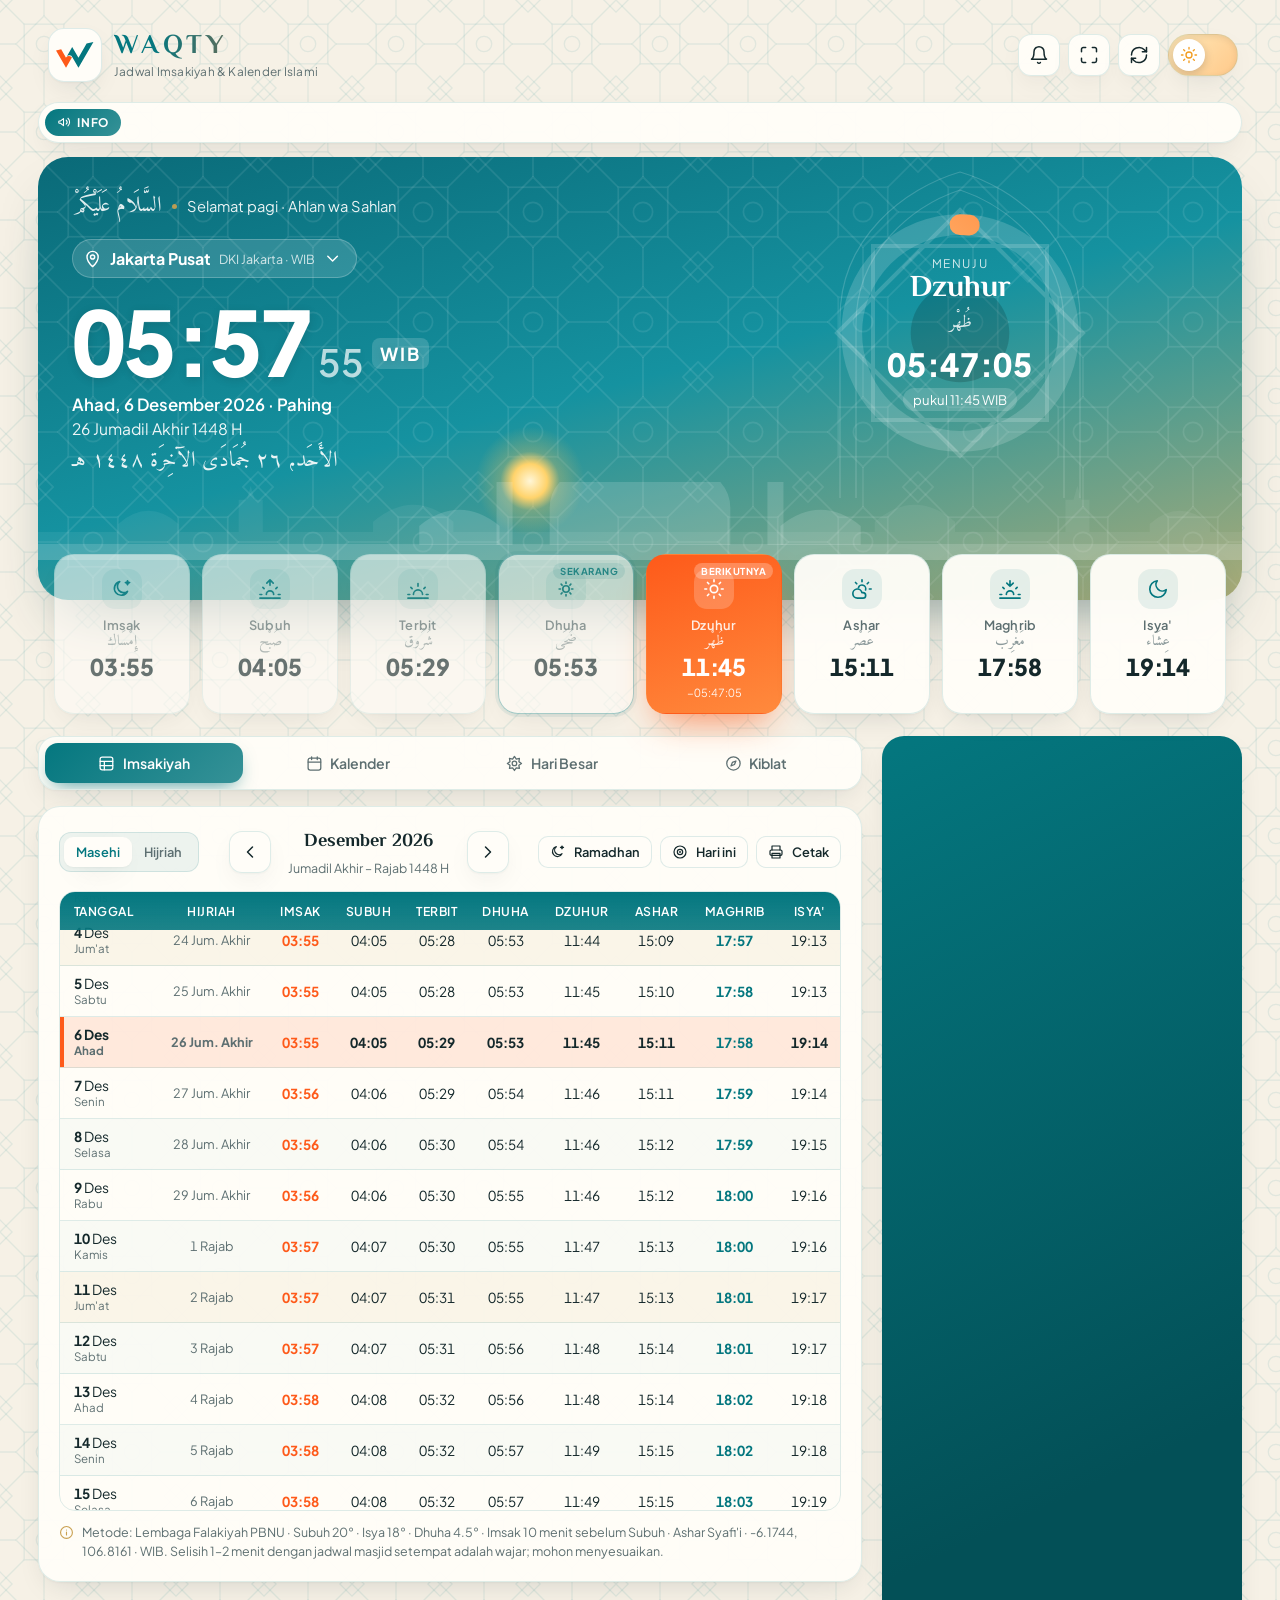
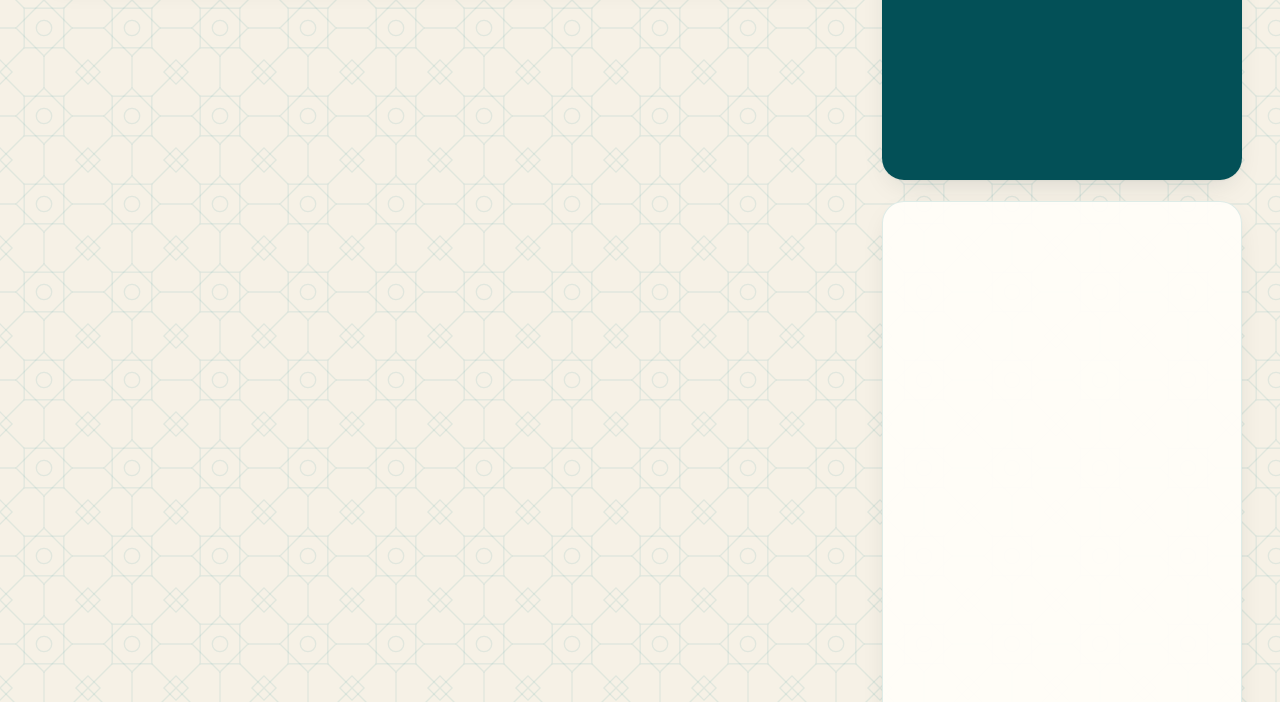
==== index.html @ 9b46cb61 "Add files via upload" ====
<!DOCTYPE html>
<html lang="id" data-theme="light">
<head>
  <meta charset="utf-8">
  <meta name="viewport" content="width=device-width, initial-scale=1, viewport-fit=cover">
  <meta name="theme-color" content="#04777F">
  <title>WAQTY — Jadwal Imsakiyah &amp; Kalender Islami</title>
  <meta name="description" content="WAQTY — jadwal imsakiyah, waktu shalat, kalender Hijriah, hari besar Islam, arah kiblat, dan pengingat ibadah.">
  <meta property="og:title" content="WAQTY — Jadwal Imsakiyah & Kalender Islami">
  <meta property="og:description" content="Jadwal shalat & imsakiyah, kalender Hijriah, hari besar Islam, kiblat, dan pengingat ibadah.">
  <meta property="og:image" content="assets/img/icon-512.png">
  <link rel="icon" type="image/svg+xml" href="assets/img/logo.svg">
  <link rel="apple-touch-icon" href="assets/img/icon-180.png">
  <link rel="manifest" href="manifest.webmanifest">
  <link rel="preconnect" href="https://fonts.googleapis.com">
  <link rel="preconnect" href="https://fonts.gstatic.com" crossorigin>
  <link rel="stylesheet" href="https://fonts.googleapis.com/css2?family=Amiri&family=El+Messiri:wght@600&family=Plus+Jakarta+Sans:wght@400;600;800&display=swap" media="print" onload="this.media='all'">
  <link rel="stylesheet" href="assets/css/style.css?v=1.1.0">
</head>
<body>
  <div class="bg-glow"></div>

  <!-- Logo bawaan (dipakai ulang oleh JS) -->
  <template id="tplLogo">
    <svg viewBox="0 0 2312 1594" xmlns="http://www.w3.org/2000/svg" aria-label="WAQTY">
      <path fill="#04777F" d="M666,893 L1000,302 L1387,968 L1890,97 L2312,0 L1387,1594 L1010,943 A209,209 0 0 0 666,893 Z"/>
      <path fill="#FE5A1A" d="M0,525 L320,452 L618,968 L628,950 A212,212 0 0 1 982,965 L618,1594 Z"/>
    </svg>
  </template>

  <div class="app" id="app">
    <!-- ===== TOPBAR ===== -->
    <header class="topbar">
      <button class="brand" id="brand" aria-label="Logo">
        <span class="logo" id="logoBox"></span>
        <span class="brand-text"><b id="appName">WAQTY</b><small id="tagline"></small></span>
      </button>
      <div class="actions">
        <button class="icon-btn" id="btnRemind" title="Pengingat"><i data-ic="bell"></i></button>
        <button class="icon-btn" id="btnFull" title="Layar penuh"><i data-ic="expand"></i></button>
        <button class="icon-btn" id="btnRefresh" title="Muat ulang data"><i data-ic="refresh"></i></button>
        <label class="theme-switch" title="Mode terang / gelap">
          <input type="checkbox" id="themeToggle" aria-label="Mode gelap">
          <span class="track">
            <span class="stars"><i style="left:12px;top:10px"></i><i style="left:22px;top:24px;width:2px;height:2px"></i><i style="left:8px;top:22px;width:2px;height:2px"></i></span>
            <span class="thumb"><i data-ic="sun" class="sun"></i><i data-ic="moon" class="moon"></i></span>
          </span>
        </label>
      </div>
    </header>

    <!-- ===== RUNNING TEXT ===== -->
    <div class="marquee" id="marquee">
      <span class="marquee-label"><i data-ic="megaphone"></i><span>Info</span></span>
      <div class="marquee-track"><span id="marqueeText"></span></div>
    </div>

    <!-- ===== HERO ===== -->
    <section class="hero sky-siang" id="hero">
      <div class="stars" id="stars"></div>
      <div class="orb sun" id="orb"></div>
      <div class="lanterns" id="lanterns">
        <div class="lantern"><svg width="34" height="120" viewBox="0 0 34 120"><line x1="17" y1="0" x2="17" y2="44" stroke="rgba(255,236,190,.7)" stroke-width="1.2"/><g transform="translate(0,-16)"><path d="M10 60h14l-2-5h-10z" fill="#E7C27A"/><path d="M8 62h18l4 10-3 26H7L4 72z" fill="rgba(20,30,40,.35)" stroke="#E7C27A" stroke-width="1.5"/><ellipse class="glow" cx="17" cy="80" rx="7" ry="11" fill="#FFD27A" opacity=".9"/><path d="M8 72h18M7 98h20" stroke="#E7C27A" stroke-width="1.2"/><path d="M11 98h12l-6 10z" fill="#E7C27A"/></g></svg></div>
        <div class="lantern"><svg width="34" height="150" viewBox="0 0 34 150"><line x1="17" y1="0" x2="17" y2="76" stroke="rgba(255,236,190,.7)" stroke-width="1.2"/><g transform="translate(0,16)"><path d="M10 60h14l-2-5h-10z" fill="#E7C27A"/><path d="M8 62h18l4 10-3 26H7L4 72z" fill="rgba(20,30,40,.35)" stroke="#E7C27A" stroke-width="1.5"/><ellipse class="glow" cx="17" cy="80" rx="7" ry="11" fill="#FFD27A" opacity=".9"/><path d="M8 72h18M7 98h20" stroke="#E7C27A" stroke-width="1.2"/><path d="M11 98h12l-6 10z" fill="#E7C27A"/></g></svg></div>
        <div class="lantern"><svg width="34" height="105" viewBox="0 0 34 105"><line x1="17" y1="0" x2="17" y2="30" stroke="rgba(255,236,190,.7)" stroke-width="1.2"/><g transform="translate(0,-30)"><path d="M10 60h14l-2-5h-10z" fill="#E7C27A"/><path d="M8 62h18l4 10-3 26H7L4 72z" fill="rgba(20,30,40,.35)" stroke="#E7C27A" stroke-width="1.5"/><ellipse class="glow" cx="17" cy="80" rx="7" ry="11" fill="#FFD27A" opacity=".9"/><path d="M8 72h18M7 98h20" stroke="#E7C27A" stroke-width="1.2"/><path d="M11 98h12l-6 10z" fill="#E7C27A"/></g></svg></div>
      </div>

      <div class="hero-grid">
        <div class="hero-left">
          <div class="greet"><span class="ar">السَّلَامُ عَلَيْكُمْ</span><span class="sep"></span><span id="greet">Selamat datang</span></div>
          <button class="loc-chip" id="btnLoc"><i data-ic="pin"></i><b id="locName">—</b><small id="locSub"></small><i data-ic="chevDown"></i></button>
          <div class="clock" id="clock"><span id="cHM">--:--</span><span class="sec" id="cS">--</span><span class="tz" id="cTz"></span></div>
          <div class="dates">
            <div class="date-m" id="dateM">—</div>
            <div class="date-h" id="dateH">—</div>
            <div class="date-ar" id="dateAr"></div>
          </div>
        </div>
        <div class="next-wrap">
          <svg class="arch" viewBox="0 0 300 330"><path d="M30 330V150C30 70 95 20 150 4c55 16 120 66 120 146v180"/><path d="M46 330V156c0-72 56-118 104-134 48 16 104 62 104 134v174"/></svg>
          <svg class="rub" viewBox="0 0 100 100"><path d="M20 20h60v60H20z"/><path d="M50 7.6 92.4 50 50 92.4 7.6 50z"/><circle cx="50" cy="50" r="17"/></svg>
          <svg class="ring" viewBox="0 0 120 120">
            <defs><linearGradient id="ringGrad" x1="0" y1="0" x2="1" y2="1"><stop offset="0" stop-color="#FFE2A8"/><stop offset="1" stop-color="#FF8A3D"/></linearGradient></defs>
            <circle class="bgc" cx="60" cy="60" r="52"/>
            <circle class="fg" id="ringFg" cx="60" cy="60" r="52" stroke-dasharray="326.73" stroke-dashoffset="326.73"/>
          </svg>
          <div class="next-inner">
            <small>Menuju</small>
            <div class="nm" id="nextName">—</div>
            <div class="nm-ar" id="nextAr"></div>
            <div class="countdown" id="countdown">--:--:--</div>
            <div class="at" id="nextAt">—</div>
          </div>
        </div>
      </div>

      <div class="skyline">
        <svg viewBox="0 0 1200 120" preserveAspectRatio="xMidYMax slice">
          <path class="far" d="M0 120V92h80v-8q30-26 60 0v8h60V60h8l4-14 4 14h8v32h110v-10q40-34 80 0v10h420v-10q40-34 80 0v10h110V60h8l4-14 4 14h8v32h60v-8q30-26 60 0v8h80v28z"/>
          <g class="near">
            <rect x="0" y="104" width="1200" height="16"/>
            <path d="M380 105V86q40-32 80 0v19z"/><path d="M740 105V86q40-32 80 0v19z"/>
            <path d="M510 105V68Q510 24 600 12Q690 24 690 68V105z"/>
            <path d="M598 13V4h4v9z"/><circle cx="600" cy="3" r="3"/>
            <path d="M457 105V34h16v71z"/><path d="M453 36h24v-5h-24z"/><path d="M457 31l8-24 8 24z"/>
            <path d="M727 105V34h16v71z"/><path d="M723 36h24v-5h-24z"/><path d="M727 31l8-24 8 24z"/>
          </g>
        </svg>
      </div>
    </section>

    <!-- ===== JADWAL HARI INI ===== -->
    <section class="times" id="times"></section>

    <!-- ===== KONTEN ===== -->
    <div class="layout">
      <main>
        <nav class="tabs" id="tabs">
          <span class="tab-ink" id="tabInk"></span>
          <button class="tab active" data-tab="monthly"><i data-ic="table"></i><span>Imsakiyah</span></button>
          <button class="tab" data-tab="calendar"><i data-ic="calendar"></i><span>Kalender</span></button>
          <button class="tab" data-tab="holidays"><i data-ic="star8"></i><span>Hari Besar</span></button>
          <button class="tab" data-tab="qibla"><i data-ic="compass"></i><span>Kiblat</span></button>
        </nav>

        <section class="card panel active" data-panel="monthly" id="printArea">
          <div class="print-only" id="printHead"></div>
          <div class="toolbar">
            <div class="seg" id="mMode"><button data-mode="masehi" class="on">Masehi</button><button data-mode="hijri">Hijriah</button></div>
            <div class="month-nav">
              <button class="icon-btn" id="mPrev" title="Sebelumnya"><i data-ic="chevLeft"></i></button>
              <div class="month-title"><b id="mTitle">—</b><small id="mSub"></small></div>
              <button class="icon-btn" id="mNext" title="Berikutnya"><i data-ic="chevRight"></i></button>
            </div>
            <div style="display:flex;gap:8px">
              <button class="btn sm" id="mRamadan"><i data-ic="moonStar"></i>Ramadhan</button>
              <button class="btn sm" id="mToday"><i data-ic="target"></i>Hari ini</button>
              <button class="btn sm" id="mPrint"><i data-ic="print"></i>Cetak</button>
            </div>
          </div>
          <div class="table-wrap"><table class="tbl" id="mTable"></table></div>
          <div class="note"><i data-ic="info"></i><span id="methodNote"></span></div>
        </section>

        <section class="card panel" data-panel="calendar">
          <div class="toolbar">
            <div class="month-nav">
              <button class="icon-btn" id="cPrev"><i data-ic="chevLeft"></i></button>
              <div class="month-title"><b id="cTitle">—</b><small id="cSub"></small></div>
              <button class="icon-btn" id="cNext"><i data-ic="chevRight"></i></button>
            </div>
            <button class="btn sm" id="cToday"><i data-ic="target"></i>Bulan ini</button>
          </div>
          <div class="cal-head" id="calHead"></div>
          <div class="cal-grid" id="calGrid"></div>
          <div class="legend">
            <span><i class="dot-libur"></i>Libur / Hari Raya</span>
            <span><i class="dot-sunnah"></i>Puasa / amalan sunnah</span>
            <span><i class="dot-peringatan"></i>Peringatan</span>
            <span><i class="dot-puasa"></i>Senin–Kamis / Ayyamul Bidh</span>
          </div>
        </section>

        <section class="card panel" data-panel="holidays">
          <div class="card-h"><h3><i data-ic="star8" class="star"></i>Hari Besar Islam Mendatang</h3><span class="chip gold" id="hYear"></span></div>
          <div class="hlist" id="hList"></div>
          <div class="note"><i data-ic="info"></i><span>Tanggal Hijriah bersifat perkiraan berdasarkan perhitungan. Penetapan awal Ramadhan, Syawal, dan Dzulhijjah mengikuti hasil rukyatul hilal dan sidang isbat pemerintah.</span></div>
        </section>

        <section class="card panel" data-panel="qibla">
          <div class="qibla">
            <div class="compass">
              <svg class="dial" id="dial" viewBox="0 0 200 200"></svg>
              <svg class="needle" id="needle" viewBox="0 0 200 200"></svg>
            </div>
            <div>
              <div class="card-h" style="margin:0"><h3><i data-ic="kaaba" class="star"></i>Arah Kiblat</h3></div>
              <p class="muted" style="margin:6px 0 0;font-size:.88rem" id="qLoc"></p>
              <div class="qstat">
                <div><b id="qDeg">—</b><small>dari arah Utara (searah jarum jam)</small></div>
                <div><b id="qDist">—</b><small>jarak ke Ka'bah</small></div>
              </div>
              <button class="btn primary" id="qSensor"><i data-ic="compass"></i>Aktifkan kompas perangkat</button>
              <div class="note"><i data-ic="sun"></i><span id="qRashd"></span></div>
            </div>
          </div>
        </section>
      </main>

      <aside class="side">
        <article class="card quote-card" id="quoteCard">
          <div class="card-h"><h3><i data-ic="quote" class="star" style="color:#FFE2A8"></i>Mutiara Hari Ini</h3><span class="chip" id="qType"></span></div>
          <div class="q-body" id="qBody">
            <div class="q-ar" id="qAr"></div>
            <div class="q-id" id="qId"></div>
            <div class="q-src" id="qSrc"></div>
          </div>
          <div class="q-actions">
            <button class="btn sm" id="qNext"><i data-ic="shuffle"></i>Lainnya</button>
            <button class="btn sm" id="qCopy"><i data-ic="copy"></i>Salin</button>
          </div>
        </article>

        <article class="card" id="eventsCard">
          <div class="card-h"><h3><i data-ic="history" class="star"></i>Peristiwa Hari Ini</h3><span class="chip" id="evDate"></span></div>
          <div id="evList"></div>
        </article>

        <article class="card" id="agendaCard">
          <div class="card-h"><h3><i data-ic="alarm" class="star"></i>Agenda Ibadah</h3><button class="btn sm ghost" id="agSet"><i data-ic="settings"></i>Atur</button></div>
          <ul class="agenda" id="agList"></ul>
        </article>
      </aside>
    </div>

    <footer class="footer">
      <div class="orn"><svg width="180" height="22" viewBox="0 0 180 22"><path d="M0 11h66M114 11h66" stroke="currentColor" stroke-opacity=".5"/><path d="M90 1l3 7 7-3-3 7 3 7-7-3-3 7-3-7-7 3 3-7-3-7 7 3z" fill="currentColor"/><circle cx="72" cy="11" r="2" fill="currentColor"/><circle cx="108" cy="11" r="2" fill="currentColor"/></svg></div>
      <p id="footerText"></p>
      <small id="footerMeta"></small>
    </footer>
  </div>

  <!-- ===== MODAL: LOKASI ===== -->
  <div class="modal" id="mLoc">
    <div class="mcard">
      <div class="mhead"><h3><i data-ic="pin"></i>Pilih Lokasi</h3><button class="icon-btn" data-close><i data-ic="x"></i></button></div>
      <div class="mbody">
        <button class="btn primary" id="useGeo" style="width:100%"><i data-ic="locate"></i>Gunakan lokasi saat ini</button>
        <div class="sec-title">Cari kota / kabupaten</div>
        <div class="search-box"><i data-ic="search"></i><input class="input" id="locQ" placeholder="Ketik nama kota, mis. Sidoarjo, Bukittinggi, Tokyo…" autocomplete="off"></div>
        <div id="locResults" style="margin-top:10px"></div>
        <div class="sec-title">Kota populer</div>
        <div class="city-list" id="cityList"></div>
        <details class="adv">
          <summary>Atur koordinat secara manual</summary>
          <div class="field"><label>Nama lokasi</label><input class="input" id="mName"></div>
          <div class="row"><div class="field"><label>Lintang (lat)</label><input class="input" id="mLat" type="number" step="0.0001"></div>
            <div class="field"><label>Bujur (lng)</label><input class="input" id="mLng" type="number" step="0.0001"></div></div>
          <div class="row"><div class="field"><label>Zona waktu (UTC+)</label>
            <select class="input" id="mTz"></select></div>
            <div class="field"><label>Ketinggian (meter)</label><input class="input" id="mElev" type="number"></div></div>
          <button class="btn accent" id="mSave"><i data-ic="check"></i>Simpan lokasi</button>
        </details>
      </div>
    </div>
  </div>

  <!-- ===== MODAL: PENGINGAT ===== -->
  <div class="modal" id="mRem">
    <div class="mcard">
      <div class="mhead"><h3><i data-ic="bell"></i>Pengingat Ibadah</h3><button class="icon-btn" data-close><i data-ic="x"></i></button></div>
      <div class="mbody" id="remBody"></div>
    </div>
  </div>

  <!-- ===== MODAL: DETAIL HARI ===== -->
  <div class="modal" id="mDay">
    <div class="mcard">
      <div class="mhead"><h3><i data-ic="calendar"></i><span id="ddTitle"></span></h3><button class="icon-btn" data-close><i data-ic="x"></i></button></div>
      <div class="mbody" id="ddBody"></div>
    </div>
  </div>

  <!-- ===== MODAL: LOGIN ADMIN ===== -->
  <div class="modal" id="mLogin">
    <div class="mcard" style="width:min(400px,100%)">
      <div class="mhead"><h3><i data-ic="lock"></i>Panel Admin</h3><button class="icon-btn" data-close><i data-ic="x"></i></button></div>
      <div class="mbody">
        <div class="login-orn"><span class="logo" id="loginLogo"></span></div>
        <form id="loginForm">
          <div class="field"><label>Password admin</label><input class="input" type="password" id="loginPw" autocomplete="current-password" required></div>
          <div class="warn hidden" id="loginErr"></div>
          <button class="btn primary" style="width:100%" id="loginBtn"><i data-ic="lock"></i>Masuk</button>
        </form>
      </div>
    </div>
  </div>

  <!-- ===== MODAL: PANEL ADMIN ===== -->
  <div class="modal" id="mAdmin">
    <div class="mcard wide">
      <div class="mhead"><h3><i data-ic="settings"></i>Pengaturan Aplikasi</h3>
        <div style="display:flex;gap:8px"><button class="btn sm" id="aLogout"><i data-ic="logout"></i>Keluar</button><button class="icon-btn" data-close><i data-ic="x"></i></button></div></div>
      <div class="admin">
        <nav class="anav" id="aNav"></nav>
        <div class="amain" id="aMain"></div>
        <div class="abar"><span class="st" id="aStatus">Perubahan belum disimpan akan hilang saat panel ditutup.</span>
          <button class="btn primary" id="aSave"><i data-ic="save"></i>Simpan Pengaturan</button></div>
      </div>
    </div>
  </div>

  <!-- ===== MODE LAYAR PENUH (DISPLAY) ===== -->
  <div class="kiosk" id="kiosk">
    <div class="k-top">
      <div class="k-brand"><span class="logo" id="kLogo"></span><div><b id="kName">WAQTY</b><small id="kLoc"></small></div></div>
      <button class="btn k-exit" id="kExit"><i data-ic="compress"></i>Keluar</button>
    </div>
    <div class="k-mid">
      <div>
        <div class="k-clock" id="kClock"><span id="kHM">--:--</span><span class="sec" id="kS"></span></div>
        <div class="k-date" id="kDate"></div>
        <div class="k-hijri" id="kHijri"></div>
      </div>
      <div class="k-next"><small>Menuju</small><b id="kNext">—</b><div class="cd" id="kCd">--:--:--</div><div id="kAt"></div></div>
    </div>
    <div class="k-times" id="kTimes"></div>
    <div class="k-quote" id="kQuote"></div>
    <div class="k-run"><span id="kRun"></span></div>
  </div>

  <div class="toasts" id="toasts"></div>

  <script src="assets/js/config.js?v=1.1.0"></script>
  <script src="assets/js/defaults.js?v=1.1.0"></script>
  <script src="assets/js/data.js?v=1.1.0"></script>
  <script src="assets/js/app.js?v=1.1.0"></script>
</body>
</html>
---- assets/css/style.css ----
/* ============================================================
 *  WAQTY — STYLES
 * ============================================================ */
:root{
  --primary:#04777F; --primary-rgb:4,119,127;
  --accent:#FE5A1A;  --accent-rgb:254,90,26;
  --gold:#C9A050;    --gold-rgb:201,160,80;
  --bg:#F6F1E6; --bg-2:#FFFCF5; --surface:rgba(255,253,248,.96); --surface-solid:#FFFDF8;
  --text:#14282B; --muted:#5D6F71; --faint:#8C9A9B;
  --line:rgba(var(--primary-rgb),.13); --line-2:rgba(var(--gold-rgb),.35);
  --shadow:0 1px 2px rgba(20,40,43,.04),0 10px 30px -12px rgba(20,40,43,.18);
  --shadow-lg:0 30px 60px -25px rgba(4,60,64,.45);
    --radius:22px; --radius-sm:14px;
  --font:'Plus Jakarta Sans',system-ui,-apple-system,'Segoe UI',Roboto,sans-serif;
  --display:'El Messiri','Plus Jakarta Sans',serif;
  --arabic:'Amiri','Scheherazade New','Traditional Arabic',serif;
  --ease:cubic-bezier(.22,.8,.24,1);
  color-scheme:light;
}
[data-theme="dark"]{
  --bg:#06171A; --bg-2:#0A2024; --surface:rgba(13,37,41,.97); --surface-solid:#0D262A;
  --text:#E9F2F0; --muted:#9DB3B1; --faint:#6F8886;
  --line:rgba(var(--gold-rgb),.14); --line-2:rgba(var(--gold-rgb),.32);
  --shadow:0 1px 2px rgba(0,0,0,.3),0 14px 34px -14px rgba(0,0,0,.6);
  --shadow-lg:0 30px 60px -25px rgba(0,0,0,.8);
    color-scheme:dark;
}
*{box-sizing:border-box}
html,body{margin:0;padding:0}
body{
  font-family:var(--font); color:var(--text); position:relative;
  background-color:var(--bg); background-image:var(--pat-page,none); background-size:88px 88px;
  min-height:100vh; -webkit-font-smoothing:antialiased; overflow-x:hidden;
}
button,input,select,textarea{font:inherit;color:inherit}
button{cursor:pointer;border:0;background:none}
a{color:var(--primary)}
.ar{font-family:var(--arabic);direction:rtl}
.muted{color:var(--muted)}
.hidden{display:none!important}
.print-only{display:none}
svg.i{width:1.2em;height:1.2em;fill:none;stroke:currentColor;stroke-width:1.8;stroke-linecap:round;stroke-linejoin:round;flex:none;vertical-align:-.2em}

/* ---------- background pattern & glow ---------- */
.bg-glow{position:absolute;top:0;left:0;right:0;height:900px;overflow:hidden;z-index:-1;pointer-events:none;
  background:radial-gradient(40% 50% at 15% 20%,rgba(var(--primary-rgb),.14),transparent 70%),
             radial-gradient(35% 45% at 85% 10%,rgba(var(--accent-rgb),.10),transparent 70%),
             radial-gradient(30% 40% at 60% 60%,rgba(var(--gold-rgb),.10),transparent 70%)}
body.no-pattern{background-image:none}

.app{max-width:1240px;margin:0 auto;padding:16px 18px 0}

/* ---------- topbar ---------- */
.topbar{display:flex;align-items:center;justify-content:space-between;gap:12px;padding:6px 4px 14px;position:relative;z-index:5}
.brand{display:flex;align-items:center;gap:12px;padding:6px 10px 6px 6px;border-radius:18px;user-select:none;-webkit-tap-highlight-color:transparent;transition:transform .2s var(--ease)}
.brand:active{transform:scale(.97)}
.logo{width:54px;height:54px;border-radius:16px;display:grid;place-items:center;background:var(--surface-solid);
  box-shadow:var(--shadow);border:1px solid var(--line);position:relative;overflow:hidden}
.logo svg,.logo img{width:72%;height:auto}
.logo.tap{animation:tap .25s}
.brand-text{display:flex;flex-direction:column;text-align:left;line-height:1.1}
.brand-text b{font-family:var(--display);font-size:1.7rem;letter-spacing:.14em;font-weight:700;
  background:linear-gradient(100deg,var(--primary) 20%,var(--accent) 120%);-webkit-background-clip:text;background-clip:text;color:transparent}
.brand-text small{font-size:.74rem;color:var(--muted);letter-spacing:.02em;margin-top:3px}
.actions{display:flex;align-items:center;gap:8px}
.icon-btn{width:42px;height:42px;border-radius:13px;display:grid;place-items:center;background:var(--surface);color:var(--text);
  border:1px solid var(--line);box-shadow:var(--shadow);transition:transform .2s var(--ease),background .3s,color .3s}
.icon-btn:hover{transform:translateY(-2px);color:var(--primary)}
.icon-btn:active{transform:scale(.94)}
.icon-btn svg.i{width:20px;height:20px}
.icon-btn.spin svg{animation:spin .9s var(--ease)}
.icon-btn .dot{position:absolute}

/* theme slider */
.theme-switch{position:relative;display:inline-block;cursor:pointer;-webkit-tap-highlight-color:transparent}
.theme-switch input{position:absolute;opacity:0;pointer-events:none}
.theme-switch .track{display:block;width:70px;height:42px;border-radius:999px;padding:4px;position:relative;overflow:hidden;
  background:linear-gradient(135deg,#FFE8B8,#FFC98A);border:1px solid var(--line);box-shadow:inset 0 2px 6px rgba(0,0,0,.08),var(--shadow);transition:background .5s}
.theme-switch .thumb{position:absolute;top:4px;left:4px;width:32px;height:32px;border-radius:50%;display:grid;place-items:center;
  background:#fff;color:#F29C1F;box-shadow:0 3px 10px rgba(0,0,0,.18);transition:transform .5s var(--ease),background .5s,color .5s}
.theme-switch .thumb svg{width:18px;height:18px}
.theme-switch .thumb .moon{display:none}
.theme-switch .stars{position:absolute;inset:0;opacity:0;transition:opacity .5s}
.theme-switch .stars i{position:absolute;width:3px;height:3px;border-radius:50%;background:#fff}
.theme-switch input:checked + .track{background:linear-gradient(135deg,#0B2A3A,#123F4F)}
.theme-switch input:checked + .track .thumb{transform:translateX(28px);background:#EAF0FF;color:#3B4C7A}
.theme-switch input:checked + .track .thumb .sun{display:none}
.theme-switch input:checked + .track .thumb .moon{display:block}
.theme-switch input:checked + .track .stars{opacity:1}

/* ---------- marquee ---------- */
.marquee{display:flex;align-items:center;gap:10px;background:var(--surface);border:1px solid var(--line);border-radius:999px;
  padding:6px 6px 6px 6px;margin-bottom:14px;overflow:hidden;box-shadow:var(--shadow);}
.marquee-label{flex:none;display:flex;align-items:center;gap:6px;background:linear-gradient(135deg,var(--primary),rgba(var(--primary-rgb),.8));
  color:#fff;font-size:.74rem;font-weight:700;letter-spacing:.06em;text-transform:uppercase;padding:6px 12px;border-radius:999px}
.marquee-track{flex:1;overflow:hidden;white-space:nowrap}
.marquee-track span{display:inline-block;padding-left:100%;animation:marquee var(--mq-dur,30s) linear infinite;will-change:transform;font-size:.88rem;color:var(--muted)}

/* ---------- hero ---------- */
.hero{position:relative;border-radius:30px;overflow:hidden;color:#fff;min-height:330px;isolation:isolate;
  box-shadow:var(--shadow-lg);background:var(--sky,linear-gradient(160deg,#04565D,#04777F 55%,#0E9A94))}
.hero::before{content:"";position:absolute;inset:0;z-index:-1;background-image:var(--pat-white);background-size:110px 110px}
.hero.has-image{background-size:cover;background-position:center}
.hero.has-image::after{content:"";position:absolute;inset:0;z-index:-1;background:linear-gradient(180deg,rgba(0,0,0,.25),rgba(0,0,0,.55))}
.sky-fajr{--sky:linear-gradient(170deg,#1B2350 0%,#47407A 45%,#B5657A 85%,#E99A78 100%)}
.sky-pagi{--sky:linear-gradient(165deg,#0A6A78 0%,#1592A0 50%,#E6B566 120%)}
.sky-siang{--sky:linear-gradient(165deg,#04636B 0%,#04777F 45%,#11A3A0 100%)}
.sky-sore{--sky:linear-gradient(165deg,#0B5560 0%,#4E7F6C 40%,#C98A3E 90%,#E0A04A 110%)}
.sky-senja{--sky:linear-gradient(170deg,#2A1E4A 0%,#7A3A5E 45%,#E0642F 90%,#F29A4A 110%)}
.sky-malam{--sky:linear-gradient(170deg,#050E1F 0%,#0B2238 55%,#0E3A48 100%)}
.stars{position:absolute;inset:0;z-index:-1;opacity:0}
.sky-malam .stars,.sky-fajr .stars,.sky-senja .stars{opacity:1}
.stars i{position:absolute;width:2px;height:2px;border-radius:50%;background:#fff}
.orb{position:absolute;width:110px;height:110px;border-radius:50%;z-index:-1;transform:translate(-50%,-50%)}
.orb.sun{background:radial-gradient(circle,#FFF6D6 0,#FFD36B 22%,rgba(255,200,90,.28) 38%,rgba(255,200,90,0) 70%)}
.orb.moon{width:90px;height:90px;background:radial-gradient(circle,#FFFFFF 0,#E9ECF5 18%,#C9D0E3 25%,rgba(220,230,255,.18) 30%,rgba(220,230,255,0) 68%)}
.hero-grid{position:relative;display:grid;grid-template-columns:1.25fr 1fr;gap:20px;padding:30px 34px 120px;align-items:center}
.greet{display:flex;align-items:center;gap:10px;font-size:.92rem;opacity:.92;flex-wrap:wrap}
.greet .ar{font-size:1.35rem;opacity:.95}
.greet .sep{width:5px;height:5px;border-radius:50%;background:var(--gold)}
.loc-chip{margin-top:14px;display:inline-flex;align-items:center;gap:8px;padding:8px 14px 8px 10px;border-radius:999px;color:#fff;
  background:rgba(255,255,255,.14);border:1px solid rgba(255,255,255,.22);transition:background .3s,transform .2s}
.loc-chip:hover{background:rgba(255,255,255,.24);transform:translateY(-1px)}
.loc-chip b{font-weight:700}
.loc-chip small{opacity:.78;font-size:.78rem}
.clock{font-size:clamp(3.4rem,8vw,5.6rem);font-weight:800;letter-spacing:-.03em;line-height:1;margin:18px 0 8px;font-variant-numeric:tabular-nums;text-shadow:0 2px 10px rgba(0,0,0,.12)}
.clock .sec{font-size:.42em;font-weight:600;opacity:.7;margin-left:6px;letter-spacing:0}
.clock .tz{font-size:.2em;font-weight:700;letter-spacing:.12em;margin-left:8px;padding:4px 8px;border-radius:8px;background:rgba(255,255,255,.16);vertical-align:.9em}
.dates{display:flex;flex-direction:column;gap:4px}
.date-m{font-size:1.05rem;font-weight:600}
.date-h{display:flex;align-items:center;gap:10px;flex-wrap:wrap;font-size:.98rem;opacity:.92}
.date-h .pill{font-size:.72rem;padding:3px 9px;border-radius:999px;background:rgba(var(--gold-rgb),.28);border:1px solid rgba(var(--gold-rgb),.55);color:#FFF4D6}
.date-ar{font-family:var(--arabic);font-size:1.35rem;opacity:.9;direction:rtl;text-align:left}

.next-wrap{position:relative;display:grid;place-items:center}
.arch{position:absolute;width:300px;height:330px;opacity:.5}
.arch path{fill:none;stroke:rgba(255,255,255,.35);stroke-width:1.2}
.rub{position:absolute;width:290px;height:290px;opacity:.16}
.rub path{fill:none;stroke:#fff;stroke-width:1.4}
.ring{width:250px;height:250px;transform:rotate(-90deg)}
.ring circle{fill:none;stroke-width:10}
.ring .bgc{stroke:rgba(255,255,255,.16)}
.ring .fg{stroke:url(#ringGrad);stroke-linecap:round}
.next-inner{position:absolute;inset:0;display:flex;flex-direction:column;align-items:center;justify-content:center;text-align:center;gap:2px}
.next-inner small{font-size:.74rem;letter-spacing:.14em;text-transform:uppercase;opacity:.8}
.next-inner .nm{font-family:var(--display);font-size:1.9rem;font-weight:700;line-height:1.1}
.next-inner .nm-ar{font-family:var(--arabic);font-size:1.1rem;opacity:.85;margin-top:-2px}
.countdown{font-size:2rem;font-weight:800;font-variant-numeric:tabular-nums;letter-spacing:.02em;margin:4px 0 2px}
.next-inner .at{font-size:.82rem;padding:3px 10px;border-radius:999px;background:rgba(255,255,255,.16)}
.skyline{position:absolute;left:0;right:0;bottom:40px;height:78px;z-index:0;pointer-events:none;opacity:.9}
.skyline svg{width:100%;height:100%;display:block}
.skyline .far{fill:rgba(255,255,255,.07)}
.skyline .near{fill:rgba(255,255,255,.16)}
.lanterns{position:absolute;top:0;right:5%;display:flex;gap:26px;z-index:0;pointer-events:none}
.lantern{transform-origin:top center;animation:swing 4.5s ease-in-out infinite;will-change:transform}
.lantern:nth-child(2){animation-duration:5.5s;animation-delay:-1.2s}
.lantern:nth-child(3){animation-duration:5s;animation-delay:-2.4s}
.lantern svg{display:block}
body.no-lanterns .lanterns{display:none}
.hero.off .lantern,.marquee.off .marquee-track span{animation-play-state:paused}

/* ---------- prayer cards ---------- */
.times{display:grid;grid-template-columns:repeat(8,1fr);gap:12px;margin:-46px 16px 0;position:relative;z-index:2}
.pcard{position:relative;background:var(--surface);border:1px solid var(--line);border-radius:20px;padding:14px 12px 14px;
  text-align:center;box-shadow:var(--shadow);transition:transform .35s var(--ease),box-shadow .35s,background .35s,opacity .35s;overflow:hidden;
  animation:rise .7s var(--ease) both}
.pcard:hover{transform:translateY(-4px)}
.pcard .pi{width:40px;height:40px;margin:0 auto 8px;border-radius:13px;display:grid;place-items:center;color:var(--primary);background:rgba(var(--primary-rgb),.09)}
.pcard .pi svg{width:22px;height:22px}
.pcard .pn{font-size:.8rem;font-weight:600;color:var(--muted);letter-spacing:.02em}
.pcard .pa{font-family:var(--arabic);font-size:.92rem;color:var(--faint);line-height:1.2}
.pcard .pt{font-size:1.45rem;font-weight:800;font-variant-numeric:tabular-nums;letter-spacing:-.01em;margin-top:2px}
.pcard .tag{position:absolute;top:8px;right:8px;font-size:.6rem;font-weight:700;letter-spacing:.05em;text-transform:uppercase;padding:2px 7px;border-radius:999px;display:none}
.pcard.past{opacity:.62}
.pcard.current{border-color:rgba(var(--primary-rgb),.55);box-shadow:0 0 0 3px rgba(var(--primary-rgb),.12),var(--shadow)}
.pcard.current .tag{display:block;background:rgba(var(--primary-rgb),.14);color:var(--primary)}
.pcard.next{background:linear-gradient(160deg,var(--accent),#FF8A3D);color:#fff;border-color:transparent;opacity:1;
  box-shadow:0 18px 36px -14px rgba(var(--accent-rgb),.7)}
.pcard.next .pn,.pcard.next .pa{color:rgba(255,255,255,.88)}
.pcard.next .pi{background:rgba(255,255,255,.2);color:#fff}
.pcard.next .tag{display:block;background:rgba(255,255,255,.25);color:#fff}
.pcard .mini{font-size:.7rem;margin-top:4px;opacity:.9;font-variant-numeric:tabular-nums;min-height:1em}

/* ---------- layout ---------- */
.layout{display:grid;grid-template-columns:minmax(0,1fr) 360px;gap:20px;margin-top:22px;align-items:start}
.card{background:var(--surface);border:1px solid var(--line);border-radius:var(--radius);box-shadow:var(--shadow);
  padding:20px;position:relative;animation:rise .8s var(--ease) both}
.side{display:flex;flex-direction:column;gap:20px}
.card-h{display:flex;align-items:center;justify-content:space-between;gap:10px;margin-bottom:14px}
.card-h h3{margin:0;font-family:var(--display);font-size:1.15rem;font-weight:700;display:flex;align-items:center;gap:10px}
.card-h h3 .star{width:26px;height:26px;color:var(--gold)}
.chip{display:inline-flex;align-items:center;gap:6px;font-size:.74rem;font-weight:600;padding:4px 10px;border-radius:999px;
  background:rgba(var(--primary-rgb),.08);color:var(--primary);border:1px solid rgba(var(--primary-rgb),.15)}
.chip.gold{background:rgba(var(--gold-rgb),.14);color:#9A7428;border-color:rgba(var(--gold-rgb),.35)}
[data-theme="dark"] .chip.gold{color:#E8C77E}
.chip.accent{background:rgba(var(--accent-rgb),.1);color:var(--accent);border-color:rgba(var(--accent-rgb),.25)}
.btn{display:inline-flex;align-items:center;justify-content:center;gap:8px;padding:10px 16px;border-radius:12px;font-weight:600;font-size:.88rem;
  background:var(--surface-solid);border:1px solid var(--line);color:var(--text);transition:transform .2s var(--ease),background .2s,border-color .2s}
.btn:hover{transform:translateY(-1px);border-color:rgba(var(--primary-rgb),.4)}
.btn.primary{background:linear-gradient(135deg,var(--primary),rgba(var(--primary-rgb),.82));color:#fff;border-color:transparent;box-shadow:0 10px 22px -10px rgba(var(--primary-rgb),.8)}
.btn.accent{background:linear-gradient(135deg,var(--accent),#FF8A3D);color:#fff;border-color:transparent}
.btn.ghost{background:transparent}
.btn.danger{color:#C0392B;border-color:rgba(192,57,43,.3)}
.btn.sm{padding:7px 11px;font-size:.8rem;border-radius:10px}
.btn svg.i{width:16px;height:16px}
.divider{display:flex;align-items:center;gap:12px;color:var(--gold);margin:6px 0}
.divider::before,.divider::after{content:"";flex:1;height:1px;background:linear-gradient(90deg,transparent,var(--line-2),transparent)}
.divider svg{width:18px;height:18px}

/* tabs */
.tabs{display:flex;gap:6px;padding:6px;background:var(--surface);border:1px solid var(--line);border-radius:18px;box-shadow:var(--shadow);
  overflow-x:auto;scrollbar-width:none;margin-bottom:16px;position:relative}
.tabs::-webkit-scrollbar{display:none}
.tab{flex:1;white-space:nowrap;display:flex;align-items:center;justify-content:center;gap:8px;padding:11px 14px;border-radius:13px;font-weight:600;font-size:.88rem;color:var(--muted);
  transition:color .3s,background .3s;position:relative;z-index:1}
.tab.active{color:#fff}
.tab-ink{position:absolute;top:6px;bottom:6px;border-radius:13px;background:linear-gradient(135deg,var(--primary),rgba(var(--primary-rgb),.8));
  box-shadow:0 8px 20px -8px rgba(var(--primary-rgb),.8);transition:left .45s var(--ease),width .45s var(--ease);z-index:0}
.panel{display:none}
.panel.active{display:block;animation:panelIn .5s var(--ease)}

/* monthly table */
.toolbar{display:flex;align-items:center;justify-content:space-between;gap:10px;flex-wrap:wrap;margin-bottom:14px}
.month-nav{display:flex;align-items:center;gap:8px}
.month-title{min-width:180px;text-align:center}
.month-title b{display:block;font-family:var(--display);font-size:1.15rem}
.month-title small{color:var(--muted);font-size:.78rem}
.seg{display:inline-flex;padding:4px;border-radius:12px;background:rgba(var(--primary-rgb),.07);border:1px solid var(--line)}
.seg button{padding:7px 12px;border-radius:9px;font-size:.8rem;font-weight:600;color:var(--muted);transition:all .25s}
.seg button.on{background:var(--surface-solid);color:var(--primary);box-shadow:var(--shadow)}
.table-wrap{overflow:auto;border-radius:16px;border:1px solid var(--line);max-height:620px}
table.tbl{width:100%;border-collapse:collapse;font-size:.86rem;font-variant-numeric:tabular-nums;min-width:720px}
.tbl th{position:sticky;top:0;z-index:1;background:linear-gradient(180deg,var(--primary),rgba(var(--primary-rgb),.9));color:#fff;font-weight:600;font-size:.76rem;
  letter-spacing:.04em;text-transform:uppercase;padding:11px 8px}
.tbl th:first-child{text-align:left;padding-left:14px}
.tbl td{padding:9px 8px;text-align:center;border-bottom:1px solid var(--line)}
.tbl td:first-child{text-align:left;padding-left:14px;white-space:nowrap}
.tbl td .wd{display:block;font-size:.72rem;color:var(--muted)}
.tbl td.hj{color:var(--muted);font-size:.8rem;white-space:nowrap}
.tbl tr:nth-child(even) td{background:rgba(var(--primary-rgb),.025)}
.tbl tr.fri td{background:rgba(var(--gold-rgb),.09)}
.tbl tr.today td{background:rgba(var(--accent-rgb),.12);font-weight:700}
.tbl tr.today td:first-child{box-shadow:inset 4px 0 0 var(--accent)}
.tbl td.imsak{color:var(--accent);font-weight:700}
.tbl td.maghrib{color:var(--primary);font-weight:700}
.tbl tr:hover td{background:rgba(var(--primary-rgb),.07)}
.note{font-size:.78rem;color:var(--muted);margin-top:12px;display:flex;gap:8px;align-items:flex-start;line-height:1.5}
.note svg{color:var(--gold);margin-top:2px}

/* calendar */
.cal-head,.cal-grid{display:grid;grid-template-columns:repeat(7,1fr);gap:8px}
.cal-head div{text-align:center;font-size:.74rem;font-weight:700;color:var(--muted);text-transform:uppercase;letter-spacing:.06em;padding:6px 0}
.cal-head div:first-child{color:var(--accent)}
.cal-head div:nth-child(6){color:var(--primary)}
.cday{position:relative;aspect-ratio:1/1;min-height:64px;border-radius:14px;padding:8px;border:1px solid var(--line);background:var(--surface-solid);
  display:flex;flex-direction:column;justify-content:space-between;text-align:left;transition:transform .25s var(--ease),box-shadow .25s,border-color .25s}
.cday:hover{transform:translateY(-3px);box-shadow:var(--shadow);border-color:rgba(var(--primary-rgb),.4)}
.cday.out{opacity:.35}
.cday .g{font-size:1.15rem;font-weight:800}
.cday .h{font-size:.7rem;color:var(--muted);display:flex;justify-content:space-between;align-items:flex-end;gap:4px}
.cday .h .ar{font-size:.95rem;color:var(--gold)}
.cday.sun .g{color:var(--accent)}
.cday.fri .g{color:var(--primary)}
.cday.today{border:2px solid var(--accent);box-shadow:0 0 0 4px rgba(var(--accent-rgb),.12)}
.cday.hol{background:linear-gradient(160deg,rgba(var(--accent-rgb),.12),var(--surface-solid))}
.cday.hol .g{color:var(--accent)}
.cday .dots{position:absolute;top:8px;right:8px;display:flex;gap:3px}
.cday .dots i{width:7px;height:7px;border-radius:50%}
.dot-libur{background:var(--accent)}.dot-sunnah{background:var(--primary)}.dot-peringatan{background:var(--gold)}.dot-puasa{background:#7C9CBF}
.legend{display:flex;gap:14px;flex-wrap:wrap;font-size:.76rem;color:var(--muted);margin-top:14px}
.legend span{display:inline-flex;align-items:center;gap:6px}
.legend i{width:9px;height:9px;border-radius:50%;display:inline-block}

/* holidays */
.hlist{display:flex;flex-direction:column;gap:12px}
.hitem{display:grid;grid-template-columns:74px 1fr auto;gap:14px;align-items:center;padding:12px;border-radius:16px;border:1px solid var(--line);
  background:var(--surface-solid);transition:transform .25s var(--ease),box-shadow .25s;animation:rise .6s var(--ease) both}
.hitem:hover{transform:translateX(4px);box-shadow:var(--shadow)}
.hbadge{height:74px;border-radius:14px;display:flex;flex-direction:column;align-items:center;justify-content:center;color:#fff;position:relative;overflow:hidden;
  background:linear-gradient(150deg,var(--primary),rgba(var(--primary-rgb),.75))}
.hbadge::before{content:"";position:absolute;inset:0;background-image:var(--pat-white);background-size:44px 44px}
.hbadge b{font-size:1.6rem;line-height:1;position:relative}
.hbadge small{font-size:.62rem;text-transform:uppercase;letter-spacing:.04em;position:relative;text-align:center;padding:0 4px}
.hitem.libur .hbadge{background:linear-gradient(150deg,var(--accent),#FF8A3D)}
.hitem.peringatan .hbadge{background:linear-gradient(150deg,#B58A36,var(--gold))}
.hitem h4{margin:0 0 3px;font-size:1rem}
.hitem p{margin:0;font-size:.8rem;color:var(--muted);line-height:1.45}
.hitem .when{font-size:.78rem;margin-top:5px;display:flex;gap:8px;flex-wrap:wrap;align-items:center}
.count{text-align:center;min-width:70px}
.count b{display:block;font-size:1.5rem;font-weight:800;color:var(--primary);line-height:1}
.count small{font-size:.7rem;color:var(--muted)}
.count.today b{color:var(--accent);font-size:1rem}

/* qibla */
.qibla{display:grid;grid-template-columns:300px 1fr;gap:26px;align-items:center}
.compass{position:relative;width:280px;height:280px;margin:0 auto}
.dial{width:100%;height:100%;transition:transform .4s var(--ease)}
.needle{position:absolute;inset:0;transition:transform 1.2s var(--ease)}
.qstat{display:grid;grid-template-columns:1fr 1fr;gap:12px;margin:16px 0}
.qstat div{padding:14px;border-radius:14px;background:var(--surface-solid);border:1px solid var(--line)}
.qstat b{display:block;font-size:1.5rem;font-weight:800;color:var(--primary)}
.qstat small{font-size:.76rem;color:var(--muted)}

/* quote card */
.quote-card{overflow:hidden;color:#fff;border:0;background:linear-gradient(155deg,var(--primary),#035057 70%)}
[data-theme="dark"] .quote-card{background:linear-gradient(155deg,#0C3A3F,#071E21)}
.quote-card::before{content:"";position:absolute;inset:0;border-radius:inherit;background-image:var(--pat-white);background-size:70px 70px}
.quote-card::after{content:"\201C";position:absolute;right:14px;top:-18px;font-size:9rem;font-family:Georgia,serif;opacity:.12;line-height:1}
.quote-card .card-h h3{color:#fff}
.quote-card .chip{background:rgba(255,255,255,.14);color:#fff;border-color:rgba(255,255,255,.25)}
.q-ar{font-family:var(--arabic);direction:rtl;font-size:1.65rem;line-height:1.9;text-align:right;margin:4px 0 10px;position:relative}
.q-id{font-size:.98rem;line-height:1.65;position:relative;font-style:italic;opacity:.95}
.q-src{margin-top:12px;font-size:.8rem;font-weight:700;color:#FFE2A8;position:relative;display:flex;align-items:center;gap:8px}
.q-src::before{content:"";width:22px;height:2px;background:var(--gold)}
.q-actions{display:flex;gap:8px;margin-top:16px;position:relative}
.q-actions .btn{background:rgba(255,255,255,.12);color:#fff;border-color:rgba(255,255,255,.2)}
.q-body{transition:opacity .35s,transform .35s}
.q-body.out{opacity:0;transform:translateY(8px)}

/* events & agenda */
.ev{display:flex;gap:12px;padding:12px 0;border-bottom:1px dashed var(--line)}
.ev:last-child{border-bottom:0;padding-bottom:0}
.ev .evi{width:38px;height:38px;flex:none;border-radius:12px;display:grid;place-items:center;background:rgba(var(--gold-rgb),.15);color:#9A7428}
[data-theme="dark"] .ev .evi{color:#E8C77E}
.ev.today .evi{background:rgba(var(--accent-rgb),.12);color:var(--accent)}
.ev h4{margin:0 0 3px;font-size:.92rem}
.ev p{margin:0;font-size:.8rem;color:var(--muted);line-height:1.5}
.ev .meta{font-size:.7rem;font-weight:700;letter-spacing:.06em;text-transform:uppercase;color:var(--primary);margin-bottom:2px}
.agenda{list-style:none;margin:0;padding:0;position:relative}
.agenda::before{content:"";position:absolute;left:52px;top:6px;bottom:6px;width:2px;background:linear-gradient(var(--line-2),var(--line))}
.agenda li{display:grid;grid-template-columns:44px 18px 1fr;gap:8px;align-items:start;padding:7px 0;font-size:.84rem}
.agenda .t{font-weight:700;font-variant-numeric:tabular-nums;color:var(--muted);font-size:.8rem;padding-top:1px}
.agenda .b{width:12px;height:12px;margin:3px 0 0 3px;border-radius:50%;background:var(--surface-solid);border:2px solid var(--line-2);position:relative;z-index:1}
.agenda li.done{opacity:.55}
.agenda li.done .b{background:var(--primary);border-color:var(--primary)}
.agenda li.next .b{background:var(--accent);border-color:var(--accent);box-shadow:0 0 0 5px rgba(var(--accent-rgb),.2)}
.agenda li.next .lbl b{color:var(--accent)}
.agenda .lbl b{display:block;font-weight:600}
.agenda .lbl small{color:var(--muted);font-size:.74rem}

/* ---------- render ringan ---------- */
.side>.card,.footer{content-visibility:auto;contain-intrinsic-size:auto 420px}
html.lite .lantern,html.lite .card,html.lite .pcard,html.lite .hitem,html.lite .panel.active,html.lite .modal.open,html.lite .mcard{animation:none!important}
html.lite .bg-glow,html.lite .lanterns{display:none}

/* ---------- footer ---------- */
.footer{text-align:center;padding:36px 10px 40px;color:var(--muted);font-size:.86rem}
.footer .orn{display:flex;justify-content:center;margin-bottom:14px;color:var(--gold)}
.footer p{margin:6px 0}
.footer b{color:var(--text)}
.footer small{font-size:.74rem;color:var(--faint)}

/* ---------- modal ---------- */
.modal{position:fixed;inset:0;z-index:60;display:none;align-items:center;justify-content:center;padding:18px;background:rgba(5,20,22,.62);}
.modal.open{display:flex;animation:fade .3s}
.mcard{width:min(560px,100%);max-height:calc(100vh - 36px);overflow:auto;background:var(--surface-solid);border-radius:26px;box-shadow:var(--shadow-lg);
  border:1px solid var(--line);animation:pop .45s var(--ease);position:relative}
.mcard.wide{width:min(1060px,100%);height:min(760px,calc(100vh - 36px))}
.mhead{position:sticky;top:0;z-index:2;display:flex;align-items:center;justify-content:space-between;gap:10px;padding:18px 20px;
  background:var(--surface-solid);border-bottom:1px solid var(--line)}
.mhead h3{margin:0;font-family:var(--display);font-size:1.2rem;display:flex;align-items:center;gap:10px}
.mhead h3 svg{color:var(--gold)}
.mbody{padding:18px 20px 22px}
.field{display:flex;flex-direction:column;gap:6px;margin-bottom:14px}
.field label{font-size:.8rem;font-weight:600;color:var(--muted)}
.field .help{font-size:.74rem;color:var(--faint)}
.input,select.input,textarea.input{width:100%;padding:11px 13px;border-radius:12px;border:1px solid var(--line);background:var(--bg-2);outline:none;transition:border-color .2s,box-shadow .2s}
.input:focus{border-color:var(--primary);box-shadow:0 0 0 4px rgba(var(--primary-rgb),.12)}
textarea.input{min-height:86px;resize:vertical;line-height:1.5}
input[type=color].input{padding:4px;height:44px}
.row{display:grid;grid-template-columns:1fr 1fr;gap:12px}
.row3{display:grid;grid-template-columns:repeat(3,1fr);gap:12px}
.search-box{position:relative}
.search-box svg{position:absolute;left:13px;top:50%;transform:translateY(-50%);color:var(--muted)}
.search-box .input{padding-left:40px}
.city-list{display:grid;grid-template-columns:repeat(auto-fill,minmax(150px,1fr));gap:8px;max-height:260px;overflow:auto;padding:2px}
.city{padding:10px 12px;border-radius:12px;border:1px solid var(--line);text-align:left;background:var(--bg-2);transition:all .2s}
.city:hover{border-color:var(--primary);transform:translateY(-1px)}
.city b{display:block;font-size:.86rem}
.city small{font-size:.72rem;color:var(--muted)}
.city.on{border-color:var(--accent);background:rgba(var(--accent-rgb),.08)}
.result{display:flex;gap:10px;align-items:flex-start;width:100%;padding:11px 12px;border-radius:12px;border:1px solid var(--line);text-align:left;margin-bottom:8px;background:var(--bg-2)}
.result:hover{border-color:var(--primary)}
.result small{display:block;color:var(--muted);font-size:.74rem}
.sec-title{font-size:.74rem;font-weight:700;letter-spacing:.08em;text-transform:uppercase;color:var(--muted);margin:18px 0 10px;display:flex;align-items:center;gap:8px}
.sec-title::after{content:"";flex:1;height:1px;background:var(--line)}
details.adv summary{cursor:pointer;font-size:.84rem;font-weight:600;color:var(--primary);margin:14px 0 10px}

/* toggle */
.tg{display:flex;align-items:center;justify-content:space-between;gap:14px;padding:12px 0;border-bottom:1px solid var(--line)}
.tg:last-child{border-bottom:0}
.tg .tl{display:flex;gap:12px;align-items:flex-start}
.tg .tl .ico{width:36px;height:36px;border-radius:11px;display:grid;place-items:center;background:rgba(var(--primary-rgb),.09);color:var(--primary);flex:none}
.tg b{display:block;font-size:.9rem}
.tg small{font-size:.76rem;color:var(--muted)}
.sw{position:relative;width:46px;height:26px;flex:none}
.sw input{opacity:0;position:absolute;inset:0;margin:0;cursor:pointer;z-index:1}
.sw span{position:absolute;inset:0;border-radius:999px;background:rgba(var(--primary-rgb),.18);transition:background .3s}
.sw span::after{content:"";position:absolute;top:3px;left:3px;width:20px;height:20px;border-radius:50%;background:#fff;box-shadow:0 2px 6px rgba(0,0,0,.2);transition:transform .3s var(--ease)}
.sw input:checked + span{background:var(--primary)}
.sw input:checked + span::after{transform:translateX(20px)}

/* admin */
.admin{display:grid;grid-template-columns:220px 1fr;height:calc(100% - 69px)}
.anav{border-right:1px solid var(--line);padding:12px;display:flex;flex-direction:column;gap:4px;overflow:auto;background:rgba(var(--primary-rgb),.03)}
.anav button{display:flex;align-items:center;gap:10px;padding:10px 12px;border-radius:12px;font-size:.86rem;font-weight:600;color:var(--muted);text-align:left;transition:all .2s}
.anav button:hover{background:rgba(var(--primary-rgb),.07);color:var(--text)}
.anav button.on{background:var(--primary);color:#fff;box-shadow:0 8px 18px -8px rgba(var(--primary-rgb),.8)}
.amain{overflow:auto;padding:20px 24px 90px;position:relative}
.amain h4{font-family:var(--display);font-size:1.25rem;margin:0 0 4px}
.amain .lead{color:var(--muted);font-size:.84rem;margin:0 0 18px}
.abar{position:absolute;left:220px;right:0;bottom:0;display:flex;justify-content:space-between;align-items:center;gap:10px;padding:12px 20px;
  background:var(--surface-solid);border-top:1px solid var(--line);border-radius:0 0 26px 0}
.abar .st{font-size:.8rem;color:var(--muted)}
.litem{border:1px solid var(--line);border-radius:16px;padding:14px;margin-bottom:12px;background:var(--bg-2);position:relative}
.litem .del{position:absolute;top:10px;right:10px}
.litem .row,.litem .row3{margin-bottom:0}
.preset{display:grid;grid-template-columns:repeat(auto-fill,minmax(160px,1fr));gap:10px;margin-bottom:16px}
.preset button{padding:12px;border-radius:14px;border:1px solid var(--line);text-align:left;background:var(--bg-2);transition:all .2s}
.preset button.on{border-color:var(--primary);box-shadow:0 0 0 3px rgba(var(--primary-rgb),.14)}
.preset b{display:block;font-size:.86rem}
.preset small{font-size:.72rem;color:var(--muted)}
.days{display:flex;gap:6px;flex-wrap:wrap}
.days label{display:inline-flex;align-items:center;gap:4px;font-size:.76rem;padding:5px 9px;border-radius:999px;border:1px solid var(--line);cursor:pointer}
.days input{accent-color:var(--primary)}
.warn{padding:12px 14px;border-radius:12px;background:rgba(var(--accent-rgb),.08);border:1px solid rgba(var(--accent-rgb),.25);font-size:.82rem;margin-bottom:16px;color:var(--text)}
.login-orn{display:flex;justify-content:center;margin:6px 0 14px}
.login-orn .logo{width:76px;height:76px;border-radius:22px}

/* day detail */
.dd-times{display:grid;grid-template-columns:repeat(4,1fr);gap:8px}
.dd-times div{padding:10px;border-radius:12px;background:var(--bg-2);border:1px solid var(--line);text-align:center}
.dd-times small{display:block;font-size:.72rem;color:var(--muted)}
.dd-times b{font-size:1.05rem;font-variant-numeric:tabular-nums}

/* toasts */
.toasts{position:fixed;top:16px;right:16px;z-index:90;display:flex;flex-direction:column;gap:10px;width:min(370px,calc(100vw - 32px))}
.toast{display:flex;gap:12px;padding:14px;border-radius:18px;background:var(--surface-solid);border:1px solid var(--line);box-shadow:var(--shadow-lg);
  animation:toastIn .5s var(--ease);position:relative;overflow:hidden}
.toast.out{animation:toastOut .4s var(--ease) forwards}
.toast .ti{width:42px;height:42px;border-radius:13px;flex:none;display:grid;place-items:center;color:#fff;background:linear-gradient(135deg,var(--primary),rgba(var(--primary-rgb),.75))}
.toast.accent .ti{background:linear-gradient(135deg,var(--accent),#FF8A3D)}
.toast.gold .ti{background:linear-gradient(135deg,#B58A36,var(--gold))}
.toast b{display:block;font-size:.92rem}
.toast p{margin:2px 0 0;font-size:.8rem;color:var(--muted);line-height:1.45}
.toast .x{position:absolute;top:8px;right:8px;color:var(--muted)}
.toast .bar{position:absolute;left:0;right:0;bottom:0;height:3px;background:var(--accent);transform-origin:left;animation:bar linear forwards}

/* kiosk / fullscreen display */
.kiosk{position:fixed;inset:0;z-index:80;display:none;color:#fff;overflow:hidden;background:radial-gradient(120% 90% at 50% 0%,#0B4C52 0%,#06262A 55%,#031416 100%)}
.kiosk.open{display:flex;flex-direction:column;animation:fade .5s}
.kiosk::before{content:"";position:absolute;inset:0;background-image:var(--pat-gold);background-size:120px 120px}
.k-top{position:relative;display:flex;justify-content:space-between;align-items:center;padding:3vh 4vw 0}
.k-brand{display:flex;align-items:center;gap:14px}
.k-brand .logo{width:6vh;height:6vh;min-width:46px;min-height:46px}
.k-brand b{font-family:var(--display);font-size:3.4vh;letter-spacing:.14em}
.k-brand small{display:block;font-size:1.8vh;opacity:.75}
.k-exit{background:rgba(255,255,255,.1);color:#fff;border:1px solid rgba(255,255,255,.2)}
.k-mid{position:relative;flex:1;display:grid;grid-template-columns:1.2fr 1fr;align-items:center;gap:4vw;padding:0 5vw}
.k-clock{font-size:min(19vh,15vw);font-weight:800;line-height:.95;letter-spacing:-.04em;font-variant-numeric:tabular-nums}
.k-clock .sec{font-size:.35em;opacity:.6;margin-left:1vw}
.k-date{font-size:3vh;margin-top:2vh}
.k-hijri{font-size:2.6vh;opacity:.85;margin-top:.6vh}
.k-hijri .ar{font-size:3.4vh;margin-left:12px}
.k-next{text-align:center;padding:4vh 3vw;border-radius:30px;background:linear-gradient(160deg,rgba(var(--accent-rgb),.95),rgba(255,138,61,.9));
  box-shadow:0 30px 80px -30px rgba(var(--accent-rgb),.9)}
.k-next small{font-size:2vh;letter-spacing:.2em;text-transform:uppercase;opacity:.85}
.k-next b{display:block;font-family:var(--display);font-size:6vh;line-height:1.1}
.k-next .cd{font-size:8vh;font-weight:800;font-variant-numeric:tabular-nums;margin-top:1vh}
.k-times{position:relative;display:grid;grid-template-columns:repeat(8,1fr);gap:1.2vw;padding:0 4vw}
.k-times div{text-align:center;padding:2.2vh 1vw;border-radius:20px;background:rgba(255,255,255,.06);border:1px solid rgba(255,255,255,.1)}
.k-times small{display:block;font-size:2vh;opacity:.75}
.k-times .ar{display:block;font-size:2.2vh;opacity:.6}
.k-times b{font-size:4.4vh;font-variant-numeric:tabular-nums}
.k-times div.next{background:rgba(var(--accent-rgb),.25);border-color:rgba(var(--accent-rgb),.7)}
.k-times div.current{border-color:rgba(var(--gold-rgb),.8)}
.k-quote{position:relative;text-align:center;padding:2.4vh 8vw 1vh;font-size:2.3vh;opacity:.9}
.k-quote .ar{display:block;font-size:3.6vh;margin-bottom:.6vh}
.k-run{position:relative;background:rgba(0,0,0,.25);border-top:1px solid rgba(255,255,255,.1);padding:1.6vh 0;overflow:hidden;white-space:nowrap;font-size:2.4vh}
.k-run span{display:inline-block;padding-left:100%;animation:marquee 35s linear infinite;will-change:transform}

/* ---------- animations ---------- */
@keyframes rise{from{opacity:0;transform:translateY(16px)}to{opacity:1;transform:none}}
@keyframes panelIn{from{opacity:0;transform:translateY(10px)}to{opacity:1;transform:none}}
@keyframes fade{from{opacity:0}to{opacity:1}}
@keyframes pop{from{opacity:0;transform:translateY(18px) scale(.97)}to{opacity:1;transform:none}}
@keyframes spin{to{transform:rotate(360deg)}}
@keyframes swing{0%,100%{transform:rotate(4deg)}50%{transform:rotate(-4deg)}}
@keyframes marquee{from{transform:translateX(0)}to{transform:translateX(-100%)}}
@keyframes toastIn{from{opacity:0;transform:translateX(40px)}to{opacity:1;transform:none}}
@keyframes toastOut{to{opacity:0;transform:translateX(40px)}}
@keyframes bar{from{transform:scaleX(1)}to{transform:scaleX(0)}}
@keyframes tap{50%{transform:scale(.9)}}
@media (prefers-reduced-motion:reduce){*,*::before,*::after{animation-duration:.01ms!important;animation-iteration-count:1!important;transition-duration:.01ms!important}}

/* ---------- responsive ---------- */
@media (max-width:1080px){
  .layout{grid-template-columns:minmax(0,1fr)}
  .side{display:grid;grid-template-columns:repeat(auto-fit,minmax(300px,1fr))}
  .times{grid-template-columns:repeat(4,1fr)}
}
@media (max-width:760px){
  .app{padding:10px 12px 0}
  .brand-text small{display:none}
  .brand-text b{font-size:1.35rem}
  .logo{width:46px;height:46px;border-radius:14px}
  .icon-btn{width:38px;height:38px;border-radius:12px}
  .theme-switch .track{width:62px;height:38px}
  .theme-switch .thumb{width:28px;height:28px}
  .theme-switch input:checked + .track .thumb{transform:translateX(24px)}
  .actions{gap:6px}
  .hero{border-radius:24px}
  .hero-grid{grid-template-columns:1fr;padding:22px 20px 120px;text-align:center}
  .greet,.dates{justify-content:center;align-items:center}
  .date-h{justify-content:center}
  .date-ar{text-align:center}
  .next-wrap{margin-top:4px}
  .ring{width:210px;height:210px}
  .arch,.rub{transform:scale(.85)}
  .lanterns{right:2%;gap:14px;transform:scale(.75);transform-origin:top right}
  .times{grid-template-columns:repeat(4,1fr);gap:8px;margin:-50px 6px 0}
  .pcard{padding:10px 4px;border-radius:16px}
  .pcard .pi{width:32px;height:32px;border-radius:10px;margin-bottom:4px}
  .pcard .pi svg{width:18px;height:18px}
  .pcard .pt{font-size:1.1rem}
  .pcard .pa{display:none}
  .pcard .tag{display:none!important}
  .tab span{display:none}
  .tab{padding:11px}
  .qibla{grid-template-columns:1fr}
  .side{grid-template-columns:minmax(0,1fr)}
  .orb{opacity:.45;transform:translate(-50%,-50%) scale(.7)}
  .admin{grid-template-columns:1fr;grid-template-rows:auto 1fr}
  .anav{flex-direction:row;overflow-x:auto;border-right:0;border-bottom:1px solid var(--line)}
  .anav button{white-space:nowrap}
  .abar{left:0;border-radius:0 0 26px 26px}
  .row,.row3{grid-template-columns:1fr}
  .k-mid{grid-template-columns:1fr;text-align:center}
  .k-times{grid-template-columns:repeat(4,minmax(0,1fr));gap:2vw;padding:0 3vw}
  .k-times b{font-size:min(4.4vh,6vw)}
  .k-times small{font-size:min(2vh,3.2vw)}
  .k-times .ar{display:none}
  .k-times div{padding:1.6vh 1vw;border-radius:14px}
  .k-hijri .ar{display:block;margin:0}
  .k-brand b{font-size:2.6vh}
  .k-mid{gap:2.5vh;padding:0 4vw}
  .k-next .cd{font-size:6.5vh}
  .dd-times{grid-template-columns:repeat(2,1fr)}
  .cday{min-height:48px;padding:5px;border-radius:10px}
  .cday .g{font-size:.95rem}
  .cday .h .ar{display:none}
  .cal-head,.cal-grid{gap:4px}
  .marquee-label span{display:none}
}

@media (max-width:420px){
  .topbar{gap:6px}
  .brand{padding:4px 4px 4px 0;gap:8px}
  .brand-text b{font-size:1.15rem;letter-spacing:.1em}
  .actions{gap:5px}
  .icon-btn{width:36px;height:36px}
  .theme-switch .track{width:58px;height:36px}
  .theme-switch .thumb{width:26px;height:26px}
  .theme-switch input:checked + .track .thumb{transform:translateX(22px)}
}

/* ---------- print (jadwal bulanan) ---------- */
@media print{
  body{background:#fff!important;color:#000}
  body *{visibility:hidden}
  #printArea,#printArea *{visibility:visible}
  #printArea{position:absolute;left:0;top:0;width:100%}
  .print-only{display:block!important}
  .table-wrap{max-height:none;overflow:visible;border:0}
  .tbl{font-size:10pt;min-width:0}
  .tbl th{background:#04777F!important;color:#fff!important;-webkit-print-color-adjust:exact;print-color-adjust:exact;position:static}
  .tbl tr.today td{background:#fff!important;font-weight:400}
  .bg-glow{display:none}
  body{background-image:none!important}
  .toolbar,.note{display:none!important}
}
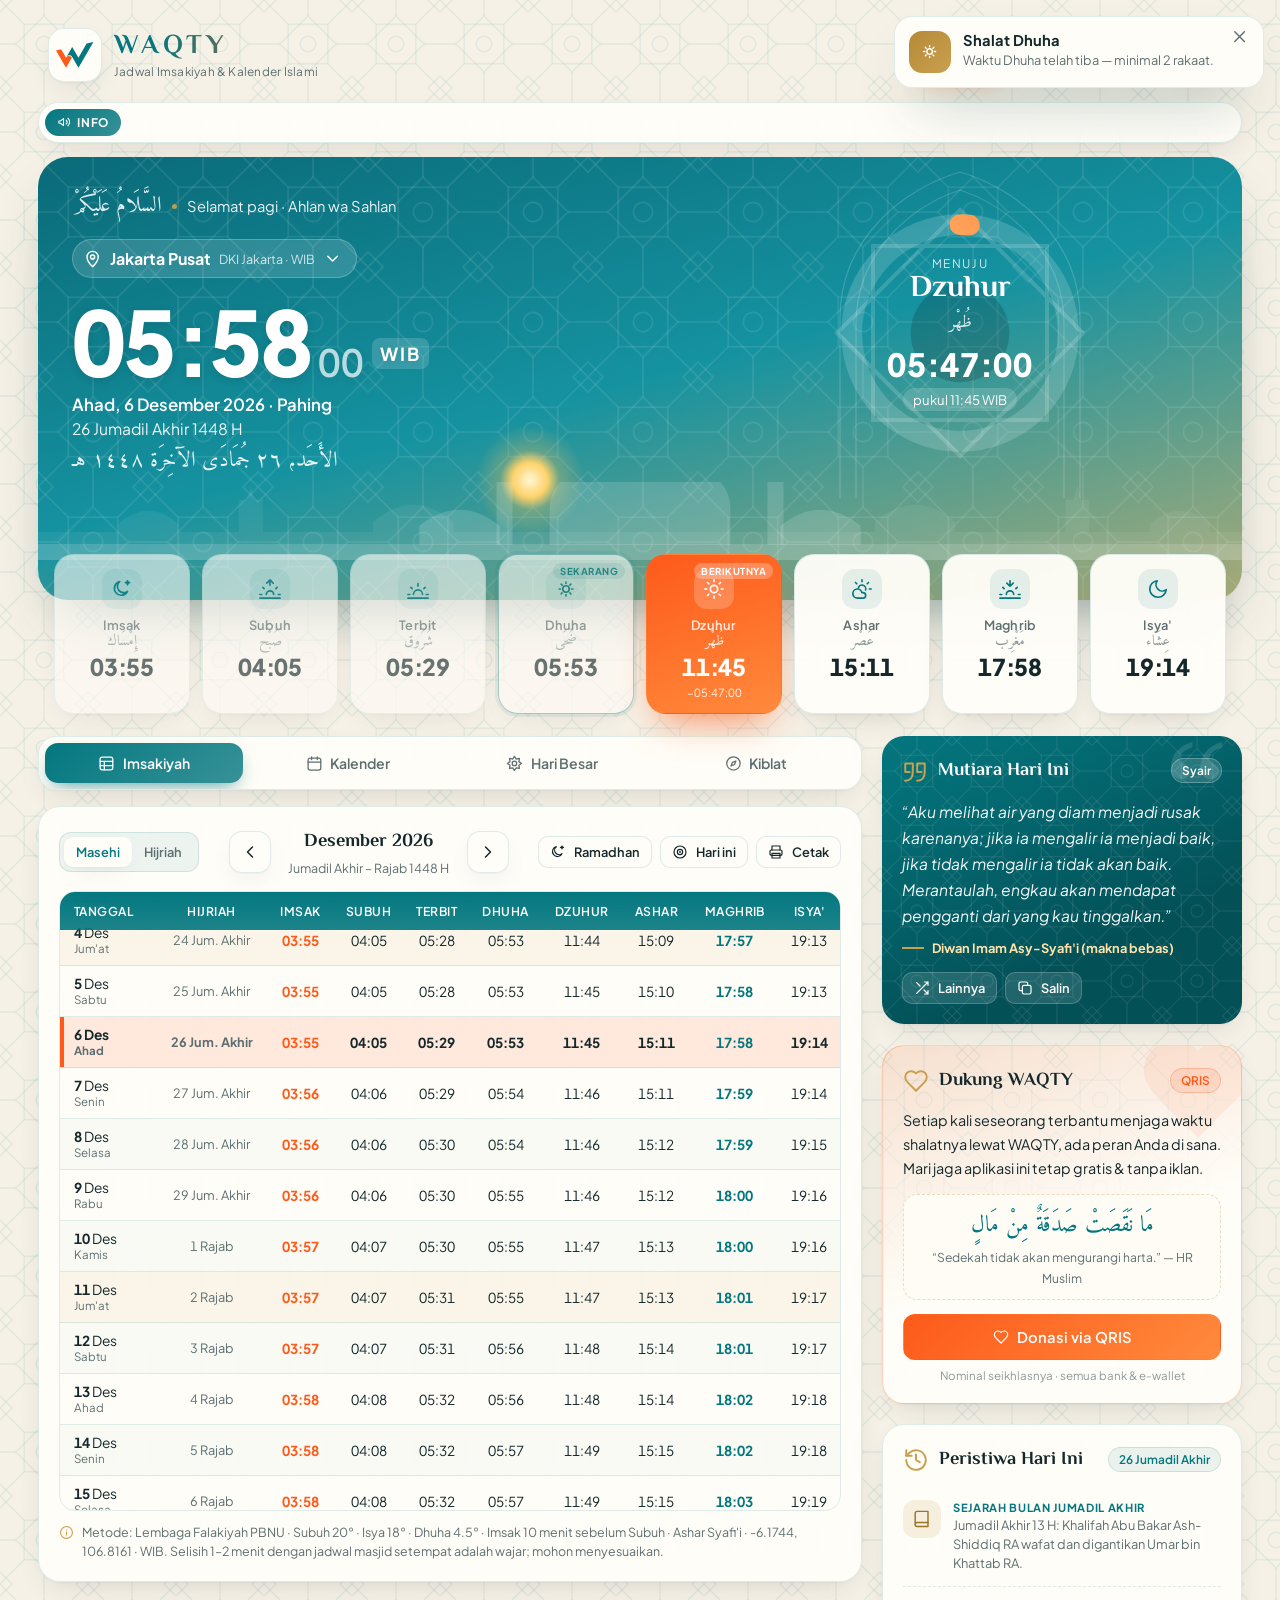
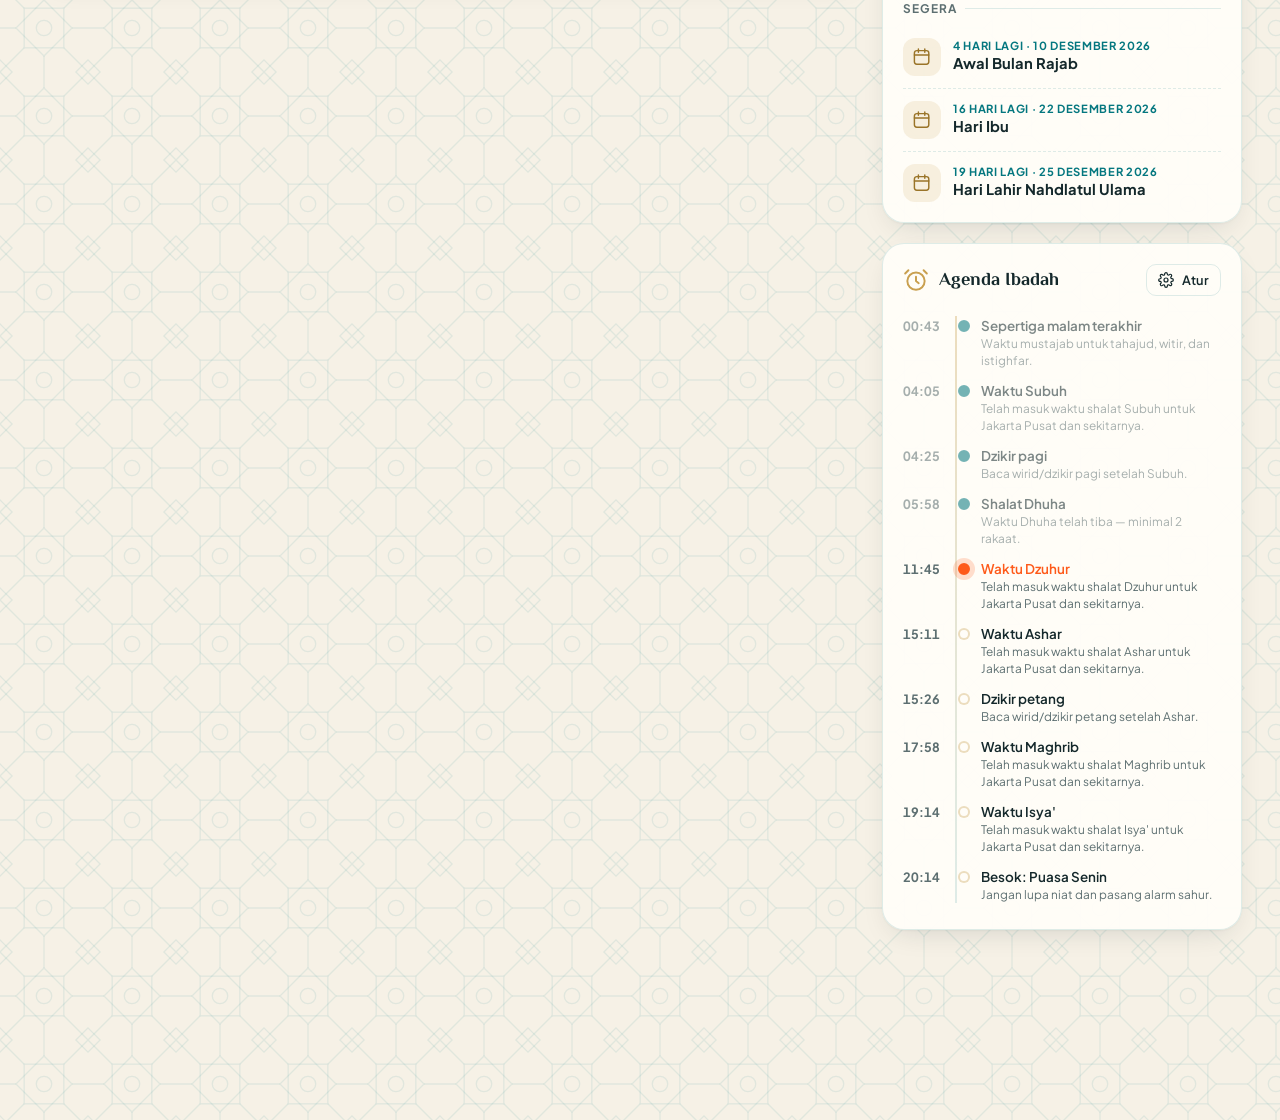
==== commit 7d5b7f44: "Add files via upload" ====
--- a/index.html
+++ b/index.html
@@ -15,7 +15,7 @@
   <link rel="preconnect" href="https://fonts.googleapis.com">
   <link rel="preconnect" href="https://fonts.gstatic.com" crossorigin>
   <link rel="stylesheet" href="https://fonts.googleapis.com/css2?family=Amiri&family=El+Messiri:wght@600&family=Plus+Jakarta+Sans:wght@400;600;800&display=swap" media="print" onload="this.media='all'">
-  <link rel="stylesheet" href="assets/css/style.css?v=1.1.0">
+  <link rel="stylesheet" href="assets/css/style.css?v=1.2.0">
 </head>
 <body>
   <div class="bg-glow"></div>
@@ -36,6 +36,7 @@
         <span class="brand-text"><b id="appName">WAQTY</b><small id="tagline"></small></span>
       </button>
       <div class="actions">
+        <button class="btn-donate" id="btnDonate" title="Dukung WAQTY lewat donasi"><i data-ic="heart"></i><span>Donasi</span></button>
         <button class="icon-btn" id="btnRemind" title="Pengingat"><i data-ic="bell"></i></button>
         <button class="icon-btn" id="btnFull" title="Layar penuh"><i data-ic="expand"></i></button>
         <button class="icon-btn" id="btnRefresh" title="Muat ulang data"><i data-ic="refresh"></i></button>
@@ -112,6 +113,14 @@
     <!-- ===== JADWAL HARI INI ===== -->
     <section class="times" id="times"></section>
 
+    <!-- ===== AJAKAN DONASI (HP) ===== -->
+    <button class="donate-strip" id="donStrip">
+      <span class="ds-ic"><i data-ic="heart"></i></span>
+      <span class="ds-tx"><b id="dsTitle">Bantu WAQTY tetap gratis &amp; tanpa iklan</b><small>Donasi seikhlasnya via QRIS · semua bank &amp; e-wallet</small></span>
+      <span class="ds-go">Donasi</span>
+      <span class="ds-x" id="donStripX" role="button" aria-label="Sembunyikan">×</span>
+    </button>
+
     <!-- ===== KONTEN ===== -->
     <div class="layout">
       <main>
@@ -201,6 +210,15 @@
           </div>
         </article>
 
+        <article class="card donate-card" id="donateCard">
+          <svg class="dc-art" viewBox="0 0 24 24" fill="currentColor" aria-hidden="true"><path d="M19 14c1.49-1.46 3-3.21 3-5.5A5.5 5.5 0 0 0 16.5 3c-1.76 0-3 .5-4.5 2-1.5-1.5-2.74-2-4.5-2A5.5 5.5 0 0 0 2 8.5c0 2.3 1.5 4.05 3 5.5l7 7Z"/></svg>
+          <div class="card-h"><h3><i data-ic="heart" class="star" style="color:var(--accent)"></i><span id="dcTitle">Dukung WAQTY</span></h3><span class="chip accent">QRIS</span></div>
+          <p class="dc-text" id="dcText"></p>
+          <div class="dc-hadith"><span class="ar">مَا نَقَصَتْ صَدَقَةٌ مِنْ مَالٍ</span><small>“Sedekah tidak akan mengurangi harta.” — HR Muslim</small></div>
+          <button class="btn accent dc-btn" id="dcBtn"><i data-ic="heart"></i>Donasi via QRIS</button>
+          <small class="dc-foot">Nominal seikhlasnya · semua bank &amp; e-wallet</small>
+        </article>
+
         <article class="card" id="eventsCard">
           <div class="card-h"><h3><i data-ic="history" class="star"></i>Peristiwa Hari Ini</h3><span class="chip" id="evDate"></span></div>
           <div id="evList"></div>
@@ -215,6 +233,7 @@
 
     <footer class="footer">
       <div class="orn"><svg width="180" height="22" viewBox="0 0 180 22"><path d="M0 11h66M114 11h66" stroke="currentColor" stroke-opacity=".5"/><path d="M90 1l3 7 7-3-3 7 3 7-7-3-3 7-3-7-7 3 3-7-3-7 7 3z" fill="currentColor"/><circle cx="72" cy="11" r="2" fill="currentColor"/><circle cx="108" cy="11" r="2" fill="currentColor"/></svg></div>
+      <p><button class="link-don" id="footDon"><i data-ic="heart"></i>Dukung pengembangan WAQTY</button></p>
       <p id="footerText"></p>
       <small id="footerMeta"></small>
     </footer>
@@ -253,6 +272,52 @@
     </div>
   </div>
 
+  <!-- ===== MODAL: DONASI ===== -->
+  <div class="modal" id="mDonate">
+    <div class="mcard donate">
+      <div class="mhead"><h3><i data-ic="heart"></i><span id="dnTitle">Donasi</span></h3><button class="icon-btn" data-close><i data-ic="x"></i></button></div>
+      <div class="mbody">
+        <div id="dnMain">
+          <div class="dn-hero">
+            <div class="ar">مَنْ دَلَّ عَلَى خَيْرٍ فَلَهُ مِثْلُ أَجْرِ فَاعِلِهِ</div>
+            <p>“Barang siapa menunjukkan kepada kebaikan, maka baginya pahala seperti orang yang mengerjakannya.”</p>
+            <small>HR Muslim</small>
+          </div>
+          <p class="dn-msg" id="dnMsg"></p>
+          <button class="dn-more" id="dnMore">Baca selengkapnya</button>
+          <div class="dn-grid">
+            <div class="dn-qr">
+              <div class="qr-frame"><img id="dnImg" alt="QRIS donasi" decoding="async"><div class="qr-load" id="dnLoad">Memuat QRIS…</div></div>
+              <small id="dnMerchant"></small>
+            </div>
+            <div>
+              <ol class="steps">
+                <li><span><b>Buka</b> aplikasi m-banking atau e-wallet Anda.</span></li>
+                <li><span><b>Pindai</b> QRIS di samping. Jika membuka dari HP, simpan dulu gambarnya, lalu pilih <i>unggah dari galeri</i>.</span></li>
+                <li><span><b>Isi nominal terbaik</b> Anda, lalu selesaikan pembayaran.</span></li>
+              </ol>
+              <div class="wallets">QRIS dapat dibayar dari semua m-banking &amp; e-wallet: BCA, BRI, Mandiri, BNI, BSI, GoPay, OVO, DANA, ShopeePay, LinkAja, dan lainnya.</div>
+              <div class="dn-actions">
+                <a class="btn primary" id="dnSave" download="QRIS-Donasi-WAQTY.png"><i data-ic="download"></i>Simpan QRIS</a>
+                <a class="btn" id="dnWa" target="_blank" rel="noopener"><i data-ic="chat"></i>Konfirmasi via WhatsApp</a>
+              </div>
+              <button class="btn accent dn-done" id="dnDone"><i data-ic="check"></i>Bismillah, saya sudah berdonasi</button>
+              <p class="dn-hint">Tidak bisa menyimpan? Tekan lama gambar QRIS lalu pilih <i>Simpan gambar</i>.</p>
+            </div>
+          </div>
+        </div>
+        <div class="dn-thanks hidden" id="dnThanks">
+          <div class="big"><i data-ic="heart"></i></div>
+          <h4>Jazakumullah khairan katsiran</h4>
+          <div class="ar">آجَرَكَ اللَّهُ فِيمَا أَعْطَيْتَ، وَبَارَكَ لَكَ فِيمَا أَبْقَيْتَ</div>
+          <p class="muted" style="font-size:.84rem;margin:2px 0 12px"><i>“Semoga Allah memberi pahala atas apa yang engkau berikan, dan memberkahi apa yang engkau sisakan.”</i></p>
+          <p id="dnThanksText"></p>
+          <button class="btn primary" data-close><i data-ic="check"></i>Aamiin, tutup</button>
+        </div>
+      </div>
+    </div>
+  </div>
+
   <!-- ===== MODAL: DETAIL HARI ===== -->
   <div class="modal" id="mDay">
     <div class="mcard">
@@ -311,9 +376,9 @@
 
   <div class="toasts" id="toasts"></div>
 
-  <script src="assets/js/config.js?v=1.1.0"></script>
-  <script src="assets/js/defaults.js?v=1.1.0"></script>
-  <script src="assets/js/data.js?v=1.1.0"></script>
-  <script src="assets/js/app.js?v=1.1.0"></script>
+  <script src="assets/js/config.js?v=1.2.0"></script>
+  <script src="assets/js/defaults.js?v=1.2.0"></script>
+  <script src="assets/js/data.js?v=1.2.0"></script>
+  <script src="assets/js/app.js?v=1.2.0"></script>
 </body>
 </html>
--- a/assets/css/style.css
+++ b/assets/css/style.css
@@ -337,6 +337,73 @@
 .agenda li.next .lbl b{color:var(--accent)}
 .agenda .lbl b{display:block;font-weight:600}
 .agenda .lbl small{color:var(--muted);font-size:.74rem}
+
+/* ---------- donasi ---------- */
+.btn-donate{display:inline-flex;align-items:center;gap:7px;height:42px;padding:0 16px 0 13px;border-radius:13px;font-weight:700;font-size:.86rem;color:#fff;
+  background:linear-gradient(135deg,var(--accent),#FF8A3D);box-shadow:0 10px 22px -10px rgba(var(--accent-rgb),.85);transition:transform .2s var(--ease)}
+.btn-donate:hover{transform:translateY(-2px)}
+.btn-donate:active{transform:scale(.96)}
+.btn-donate svg.i{width:18px;height:18px;fill:rgba(255,255,255,.25);animation:beat 1.6s ease-in-out 2s 3}
+@keyframes beat{0%,50%,100%{transform:scale(1)}25%{transform:scale(1.22)}}
+.donate-strip{display:none;width:calc(100% - 12px);margin:12px 6px 0;align-items:center;gap:12px;padding:10px 10px 10px 12px;border-radius:16px;text-align:left;
+  background:linear-gradient(135deg,rgba(var(--accent-rgb),.13),var(--surface) 70%);border:1px solid rgba(var(--accent-rgb),.3);box-shadow:var(--shadow)}
+.ds-ic{width:38px;height:38px;border-radius:12px;flex:none;display:grid;place-items:center;color:#fff;background:linear-gradient(135deg,var(--accent),#FF8A3D)}
+.ds-tx{flex:1;min-width:0}
+.ds-tx b{display:block;font-size:.85rem;line-height:1.3}
+.ds-tx small{display:block;font-size:.72rem;color:var(--muted);margin-top:2px}
+.ds-go{flex:none;font-weight:800;font-size:.8rem;color:var(--accent)}
+.ds-x{flex:none;width:26px;height:26px;display:grid;place-items:center;border-radius:8px;color:var(--faint);font-size:1.15rem;line-height:1}
+.donate-card{overflow:hidden;background:linear-gradient(160deg,rgba(var(--accent-rgb),.11),var(--surface) 55%);border-color:rgba(var(--accent-rgb),.28)}
+.dc-art{position:absolute;right:-22px;top:-22px;width:130px;height:130px;color:var(--accent);opacity:.08;pointer-events:none}
+.dc-text{font-size:.9rem;line-height:1.65;margin:0 0 14px;position:relative}
+.dc-hadith{padding:12px 14px;border-radius:14px;background:var(--bg-2);border:1px dashed var(--line-2);margin-bottom:14px;text-align:center}
+.dc-hadith .ar{display:block;font-size:1.4rem;color:var(--primary);line-height:1.7}
+.dc-hadith small{color:var(--muted);font-size:.76rem}
+.dc-btn{width:100%;padding:13px;font-size:.92rem}
+.dc-foot{display:block;text-align:center;color:var(--faint);font-size:.72rem;margin-top:8px}
+.link-don{display:inline-flex;align-items:center;gap:6px;color:var(--accent);font-weight:700;font-size:.88rem;padding:6px 12px;border-radius:999px;border:1px solid rgba(var(--accent-rgb),.3);background:rgba(var(--accent-rgb),.06)}
+.link-don svg.i{width:16px;height:16px}
+.mcard.donate{width:min(780px,100%)}
+.dn-hero{position:relative;overflow:hidden;border-radius:18px;padding:18px 16px 16px;text-align:center;color:#fff;background:linear-gradient(150deg,var(--primary),#035057)}
+.dn-hero::before{content:"";position:absolute;inset:0;background-image:var(--pat-white);background-size:60px 60px}
+.dn-hero .ar{position:relative;font-family:var(--arabic);font-size:1.65rem;line-height:1.8}
+.dn-hero p{position:relative;margin:2px 0 4px;font-style:italic;font-size:.92rem;line-height:1.55}
+.dn-hero small{position:relative;color:#FFE2A8;font-weight:700;font-size:.78rem}
+.dn-msg{font-size:.92rem;line-height:1.7;margin:16px 0 18px}
+.dn-grid{display:grid;grid-template-columns:250px 1fr;gap:22px;align-items:start}
+.qr-frame{position:relative;border-radius:18px;background:#fff;padding:8px;border:1px solid var(--line);box-shadow:var(--shadow);aspect-ratio:640/790}
+.qr-frame img{width:100%;height:100%;object-fit:contain;display:block;border-radius:10px;opacity:0;transition:opacity .3s}
+.qr-frame img.ok{opacity:1}
+.qr-load{position:absolute;inset:0;display:grid;place-items:center;color:#8C9A9B;font-size:.82rem;text-align:center;padding:12px}
+.dn-qr small{display:block;text-align:center;margin-top:8px;color:var(--muted);font-size:.78rem;font-weight:600}
+.steps{list-style:none;counter-reset:s;padding:0;margin:0 0 12px}
+.steps li{counter-increment:s;display:flex;gap:10px;align-items:flex-start;padding:6px 0;font-size:.88rem;line-height:1.5}
+.steps li::before{content:counter(s);width:24px;height:24px;flex:none;border-radius:50%;display:grid;place-items:center;font-size:.76rem;font-weight:800;color:#fff;background:var(--primary)}
+.wallets{font-size:.76rem;color:var(--muted);padding:10px 12px;border-radius:12px;background:var(--bg-2);border:1px solid var(--line);margin-bottom:14px;line-height:1.55}
+.dn-actions{display:flex;gap:8px;flex-wrap:wrap;margin-bottom:10px}
+.dn-actions .btn{flex:1;min-width:150px;text-decoration:none}
+.dn-done{width:100%;padding:12px}
+.dn-hint{font-size:.74rem;color:var(--faint);margin:10px 0 0}
+.dn-thanks{text-align:center;padding:8px 6px 4px}
+.dn-thanks .big{width:84px;height:84px;margin:6px auto 14px;border-radius:50%;display:grid;place-items:center;color:#fff;background:linear-gradient(135deg,var(--accent),#FF8A3D);
+  box-shadow:0 18px 40px -16px rgba(var(--accent-rgb),.9);animation:pop .6s var(--ease)}
+.dn-thanks .big svg.i{width:40px;height:40px;fill:rgba(255,255,255,.3)}
+.dn-thanks h4{font-family:var(--display);font-size:1.45rem;margin:0 0 6px;color:var(--primary)}
+.dn-thanks .ar{font-family:var(--arabic);font-size:1.5rem;line-height:1.8;color:var(--gold)}
+.dn-thanks #dnThanksText{font-size:.92rem;line-height:1.65;margin:0 auto 18px;max-width:520px}
+@media (max-width:760px){
+  .btn-donate{display:none}
+  .donate-strip{display:flex}
+  .dn-grid{grid-template-columns:1fr}
+  .dn-qr{max-width:270px;margin:0 auto;width:100%}
+  .dn-hero{padding:14px 12px 12px}
+  .dn-hero .ar{font-size:1.3rem;line-height:1.7}
+  .dn-hero p{font-size:.84rem}
+  .dn-msg{display:-webkit-box;-webkit-box-orient:vertical;-webkit-line-clamp:4;overflow:hidden;cursor:pointer;margin:14px 0 6px}
+  .dn-msg.open{display:block}
+  .dn-more{display:inline-block!important}
+}
+.dn-more{display:none;font-size:.8rem;font-weight:700;color:var(--primary);margin:0 0 14px}
 
 /* ---------- render ringan ---------- */
 .side>.card,.footer{content-visibility:auto;contain-intrinsic-size:auto 420px}
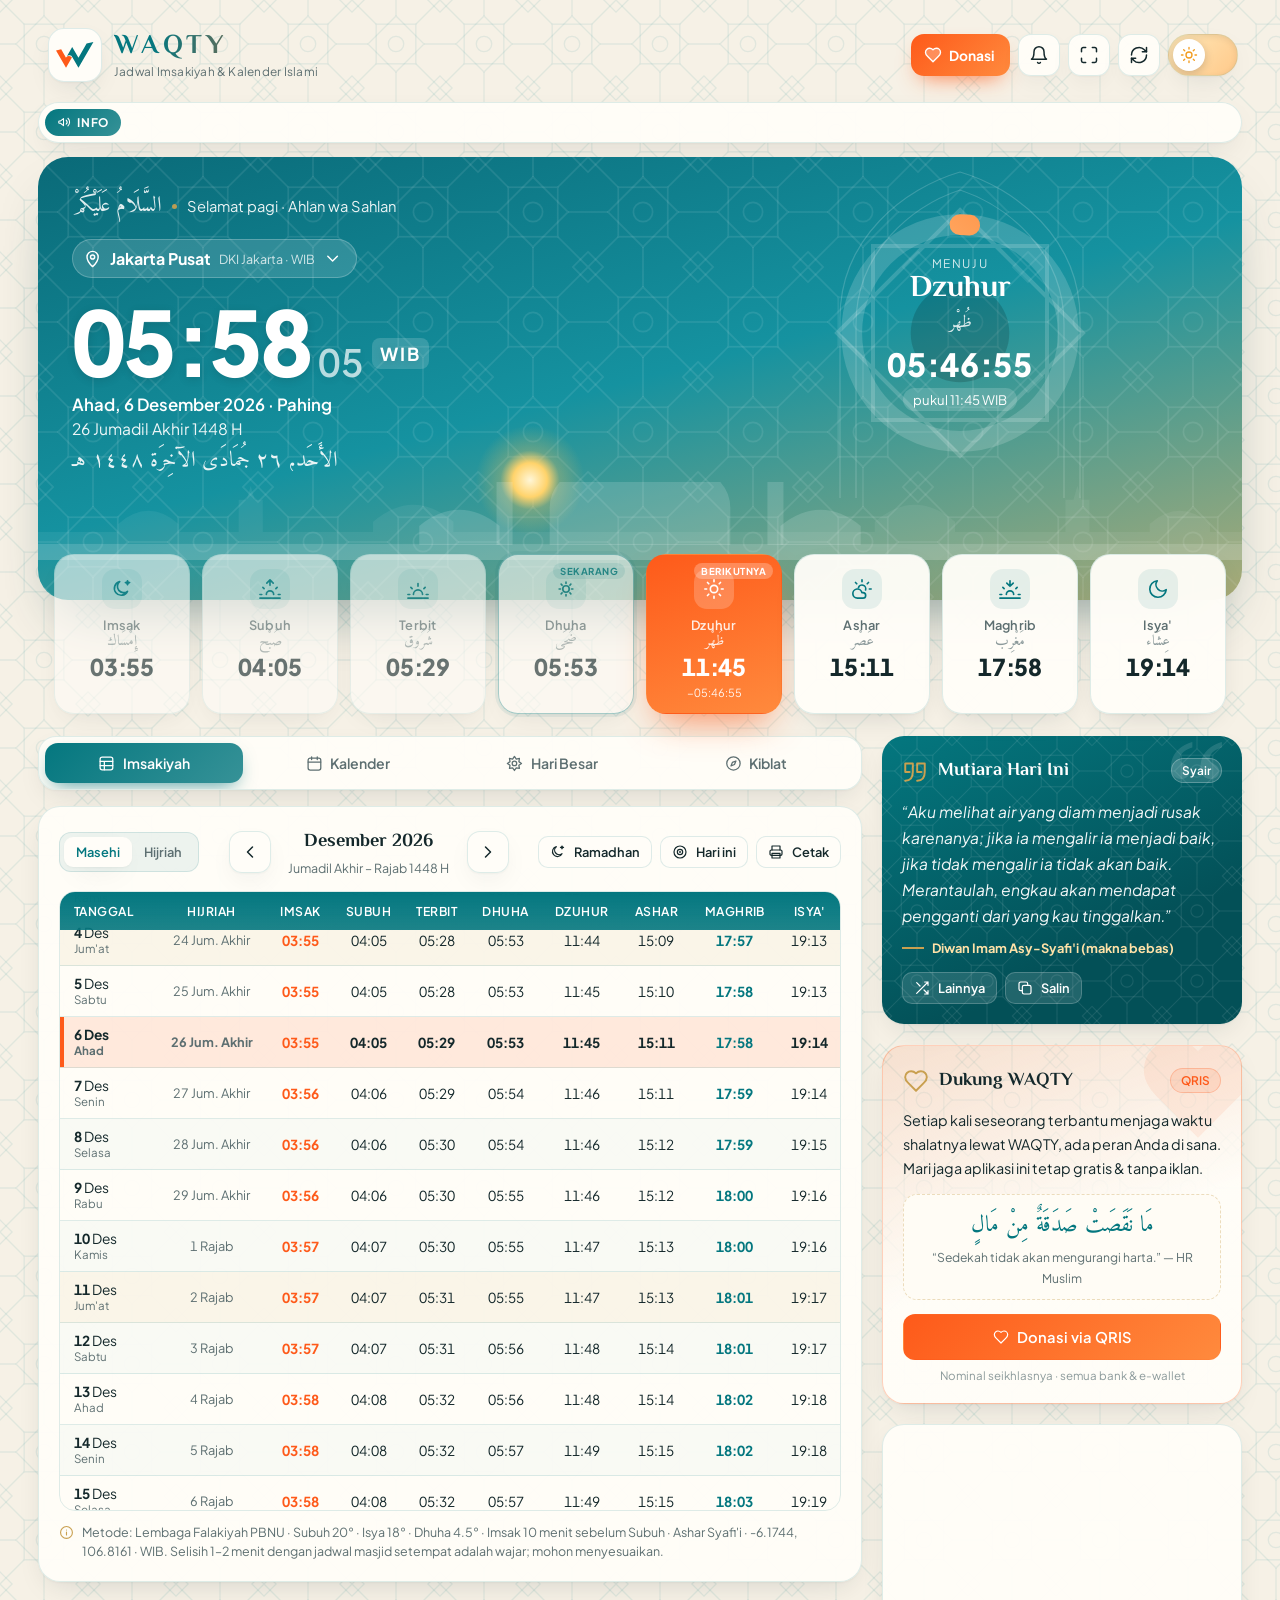
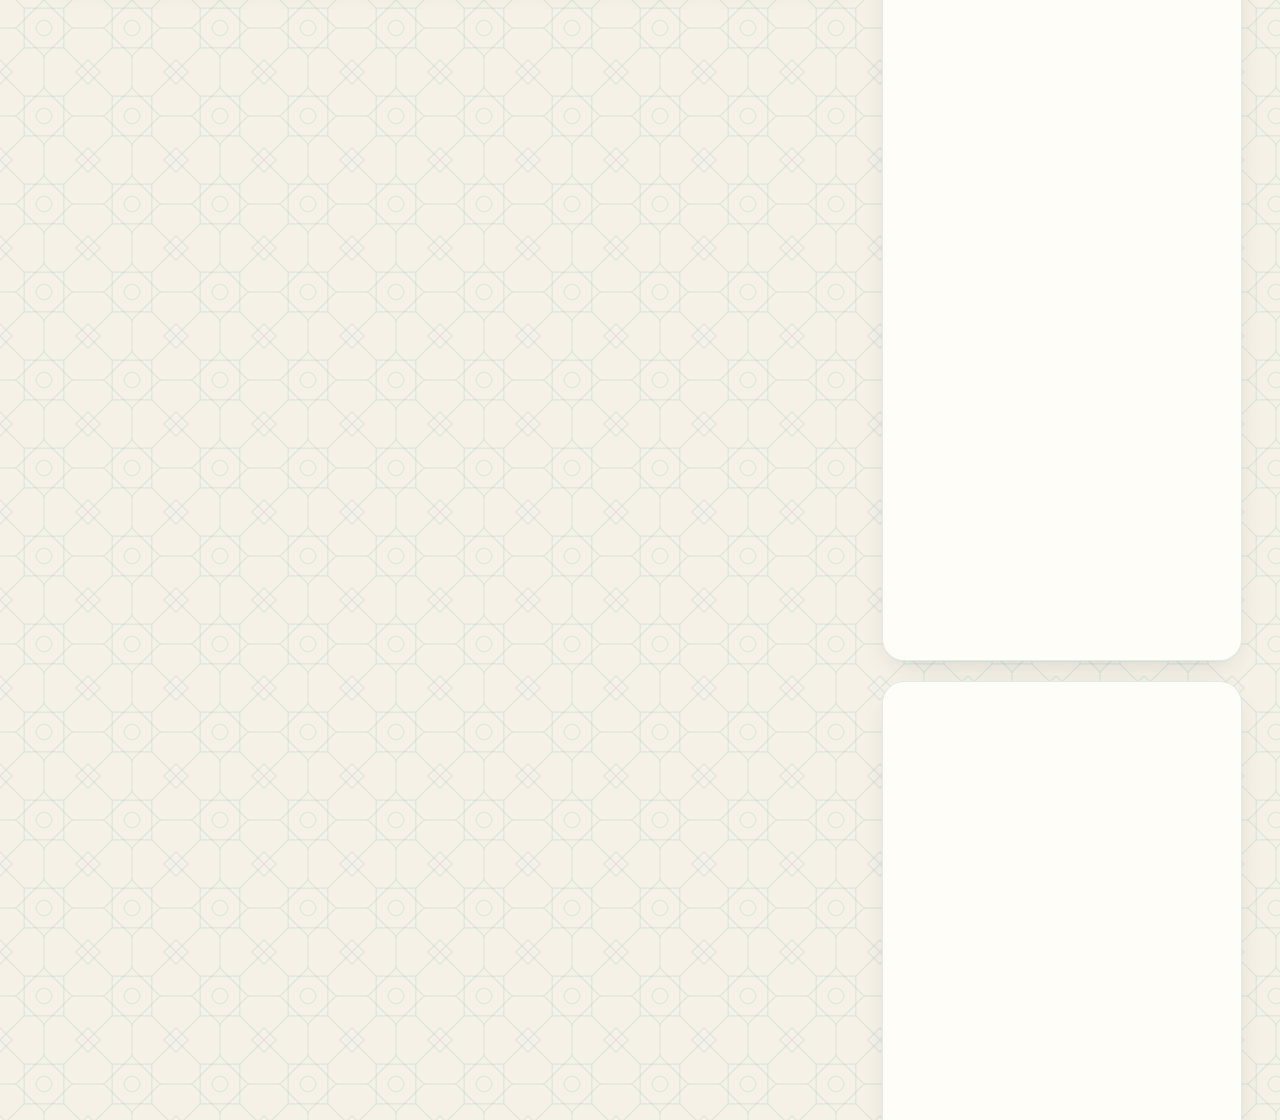
==== commit 6445cef6: "Update index.html" ====
--- a/index.html
+++ b/index.html
@@ -359,7 +359,7 @@
   <div class="kiosk" id="kiosk">
     <div class="k-top">
       <div class="k-brand"><span class="logo" id="kLogo"></span><div><b id="kName">WAQTY</b><small id="kLoc"></small></div></div>
-      <button class="btn k-exit" id="kExit"><i data-ic="compress"></i>Keluar</button>
+      <button class="btn k-exit" id="kExit"><i data-ic="compress"></i></button>
     </div>
     <div class="k-mid">
       <div>
